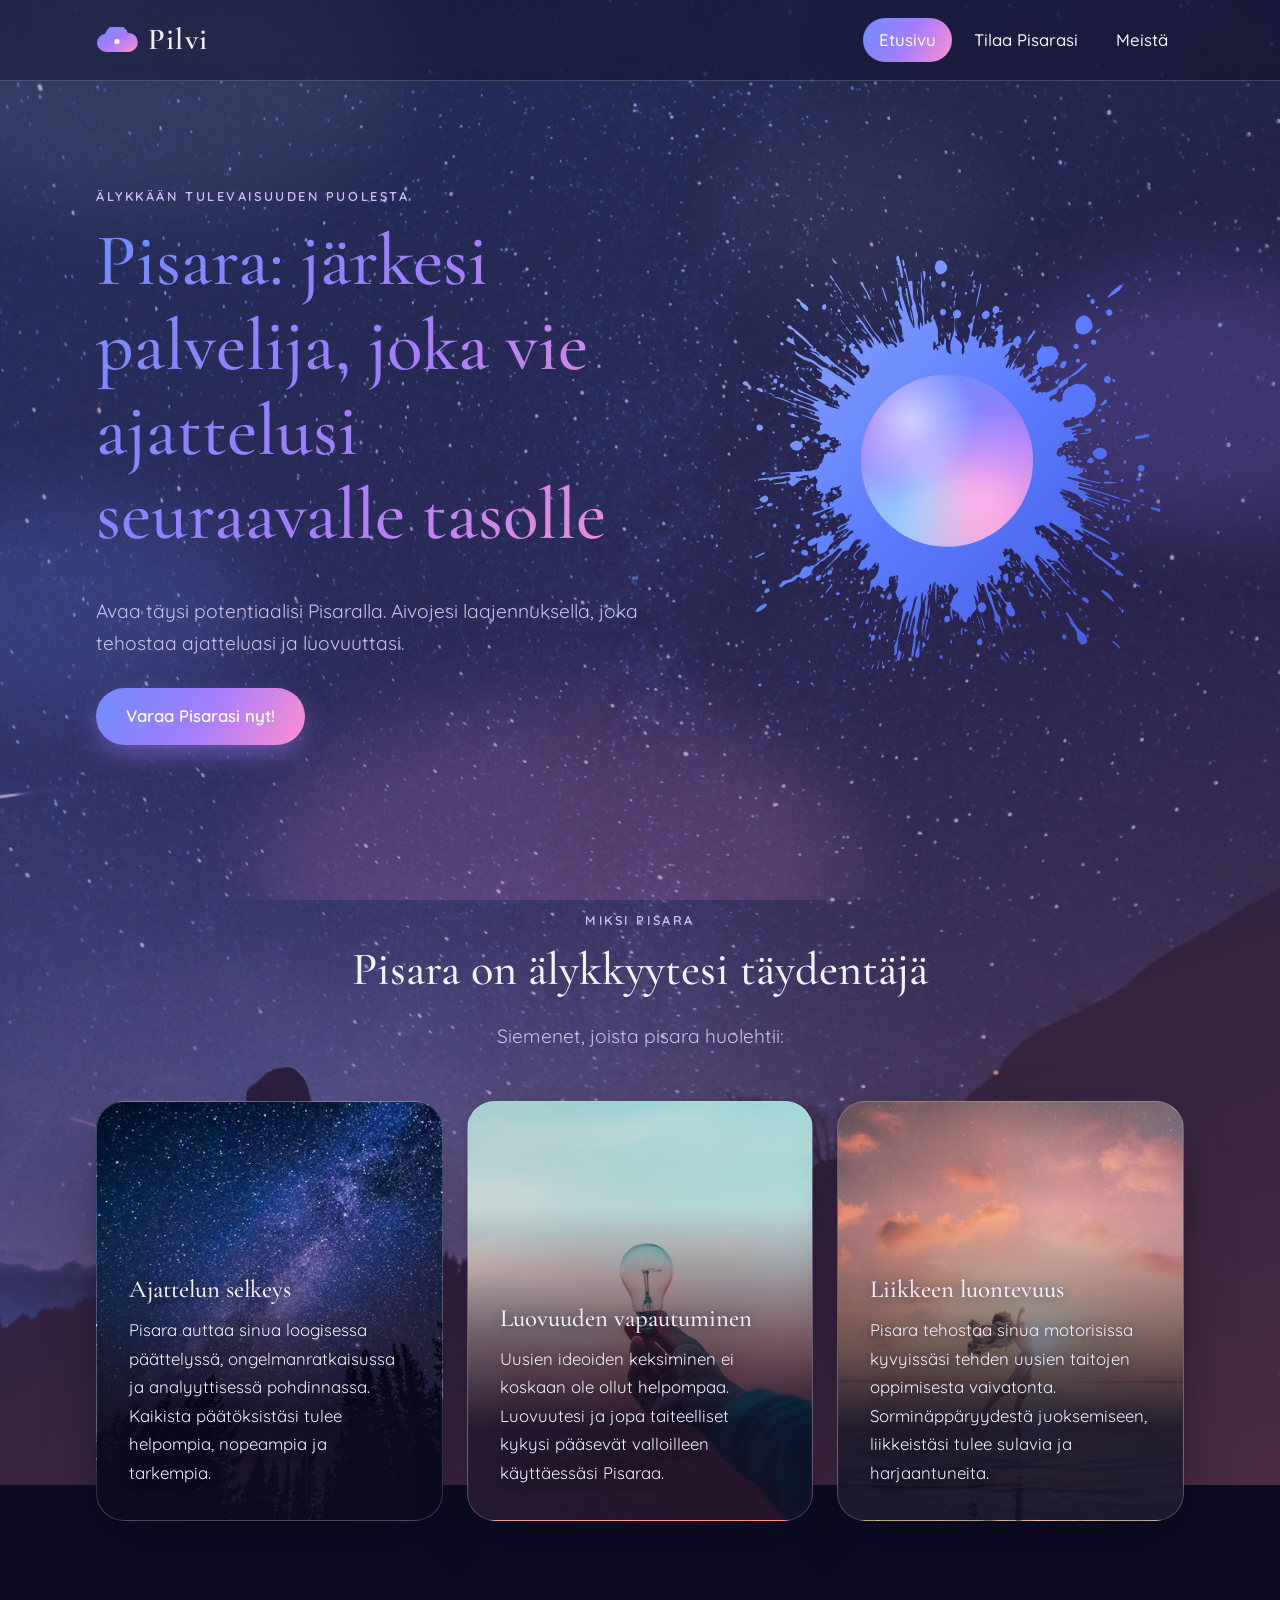
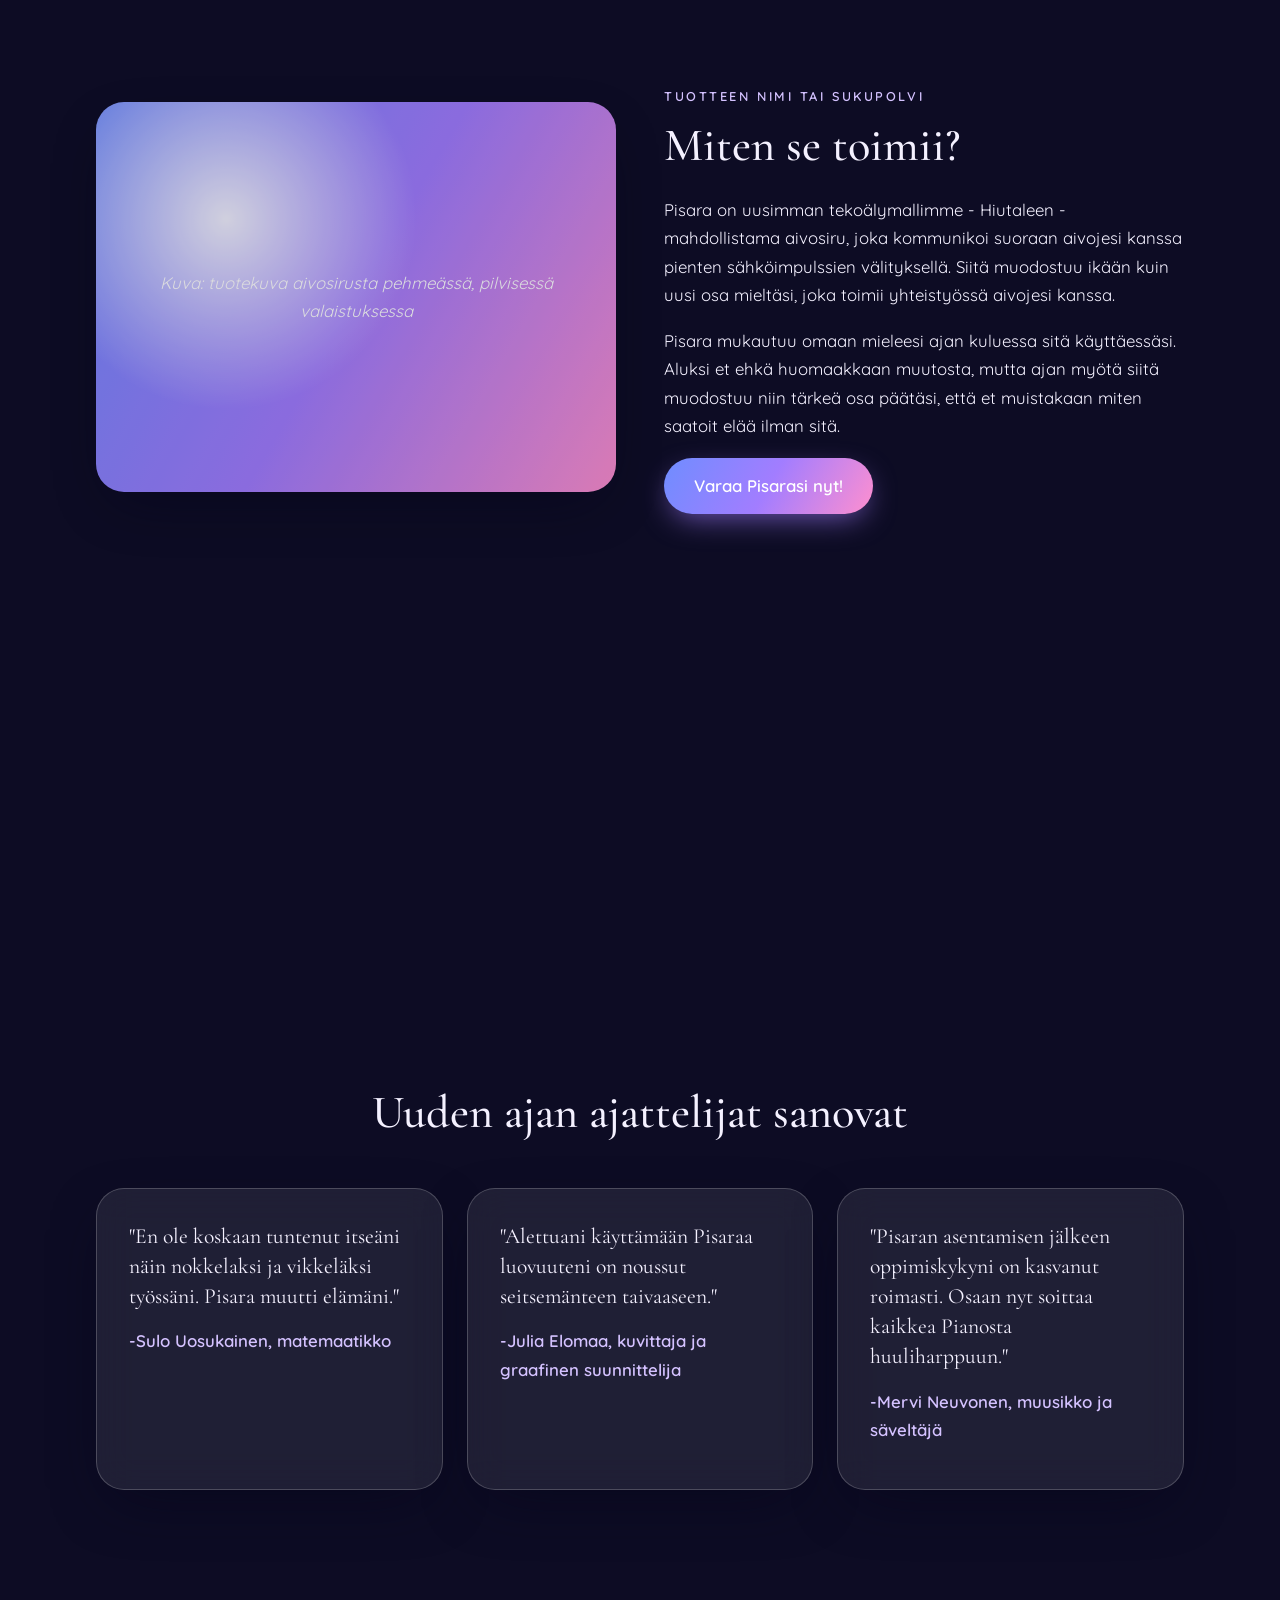
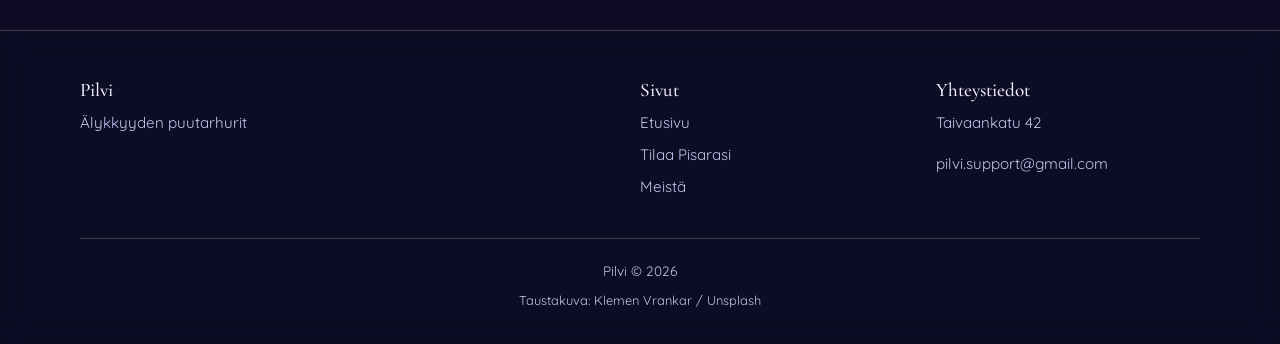
==== index.html @ 74729405 "Herokuvaksi sininen musteroiske ja hehkuva pallo, kuvakortit Etu- ja tuotesivun pallografiikka korva" ====
<!DOCTYPE html>
<html lang="fi">
<head>
  <meta charset="UTF-8">
  <meta name="viewport" content="width=device-width, initial-scale=1.0">
  <title>Pilvi – Etusivu</title>
  <meta name="description" content="Lyhyt hakukonekuvaus Pilvestä: yksi lause siitä, mitä yritys tekee">
  <link rel="preconnect" href="https://fonts.googleapis.com">
  <link rel="preconnect" href="https://fonts.gstatic.com" crossorigin>
  <link href="https://fonts.googleapis.com/css2?family=Cormorant+Garamond:ital,wght@0,500;0,600;1,500&family=Quicksand:wght@400;500;600;700&display=swap" rel="stylesheet">
  <link rel="stylesheet" href="style.css">
</head>
<body>
  <div class="tausta" aria-hidden="true"></div>
  <div class="pilvet" aria-hidden="true">
    <span class="pilvi pilvi--1"></span>
    <span class="pilvi pilvi--2"></span>
    <span class="pilvi pilvi--3"></span>
    <span class="pilvi pilvi--4"></span>
    <span class="pilvi pilvi--5"></span>
  </div>

  <header class="ylatunniste">
    <div class="ylatunniste__sisalto">
      <a class="logo" href="index.html">
        <svg viewBox="0 0 64 40" aria-hidden="true">
          <defs>
            <linearGradient id="logoLiuku" x1="0" y1="0" x2="1" y2="1">
              <stop offset="0" stop-color="#6f8dff"/>
              <stop offset="0.5" stop-color="#a27dff"/>
              <stop offset="1" stop-color="#ff8fcf"/>
            </linearGradient>
          </defs>
          <path fill="url(#logoLiuku)" d="M16 38a14 14 0 0 1-2-27.9A18 18 0 0 1 48.5 9 12 12 0 0 1 50 38Z"/>
          <circle cx="32" cy="22" r="4" fill="#fff" opacity="0.9"/>
        </svg>
        Pilvi
      </a>
      <nav aria-label="Päävalikko">
        <ul class="nav">
          <li><a href="index.html" aria-current="page">Etusivu</a></li>
          <li><a href="tuote.html">Tilaa Pisarasi</a></li>
          <li><a href="about.html">Meistä</a></li>
        </ul>
      </nav>
    </div>
  </header>

  <main>
    <!-- HERO -->
    <section class="hero">
      <div>
        <span class="ylaotsake ph">Älykkään tulevaisuuden puolesta</span>
        <h1 class="liukuteksti ph">Pisara: järkesi palvelija, joka vie ajattelusi seuraavalle tasolle</h1>
        <p class="johdanto ph">Avaa täysi potentiaalisi Pisaralla. Aivojesi laajennuksella, joka tehostaa ajatteluasi ja luovuuttasi.</p>
        <div class="hero__napit">
          <a class="nappi nappi--paa ph" href="tuote.html">Varaa Pisarasi nyt!</a>
        </div>
      </div>
      <div class="hero__kuva" aria-hidden="true">
        <div class="pallo"></div>
        <div class="roiske"></div>
      </div>
    </section>

    <!-- MIKSI PILVI -->
    <section class="osio ilmesty">
      <div class="osio__otsake">
        <span class="ylaotsake ph">Miksi pisara</span>
        <h2 class="ph">Pisara on älykkyytesi täydentäjä</h2>
        <p class="johdanto ph">Siemenet, joista pisara huolehtii:</p>
      </div>
      <div class="kortit">
        <article class="kortti kortti--kuva kortti--selkeys">
          <h3 class="ph">Ajattelun selkeys</h3>
          <p class="ph">Pisara auttaa sinua loogisessa päättelyssä, ongelmanratkaisussa ja analyyttisessä pohdinnassa. Kaikista päätöksistäsi tulee helpompia, nopeampia ja tarkempia.</p>
        </article>
        <article class="kortti kortti--kuva kortti--luovuus">
          <h3 class="ph">Luovuuden vapautuminen</h3>
          <p class="ph">Uusien ideoiden keksiminen ei koskaan ole ollut helpompaa. Luovuutesi ja jopa taiteelliset kykysi pääsevät valloilleen käyttäessäsi Pisaraa.</p>
        </article>
        <article class="kortti kortti--kuva kortti--liike">
          <h3 class="ph">Liikkeen luontevuus</h3>
          <p class="ph">Pisara tehostaa sinua motorisissa kyvyissäsi tehden uusien taitojen oppimisesta vaivatonta. Sorminäppäryydestä juoksemiseen, liikkeistäsi tulee sulavia ja harjaantuneita.</p>
        </article>
      </div>
    </section>

    <!-- TUOTENOSTO -->
    <section class="osio ilmesty">
      <div class="kaksi">
        <div class="kuvapaikka ph">Kuva: tuotekuva aivosirusta pehmeässä, pilvisessä valaistuksessa</div>
        <div>
          <span class="ylaotsake ph">Tuotteen nimi tai sukupolvi</span>
          <h2 class="ph">Miten se toimii?</h2>
          <p class="ph">Pisara on uusimman tekoälymallimme - Hiutaleen - mahdollistama aivosiru, joka kommunikoi suoraan aivojesi kanssa pienten sähköimpulssien välityksellä. Siitä muodostuu ikään kuin uusi osa mieltäsi, joka toimii yhteistyössä aivojesi kanssa.</p>
          <p class="ph">Pisara mukautuu omaan mieleesi ajan kuluessa sitä käyttäessäsi. Aluksi et ehkä huomaakkaan muutosta, mutta ajan myötä siitä muodostuu niin tärkeä osa päätäsi, että et muistakaan miten saatoit elää ilman sitä.</p>
          <a class="nappi nappi--paa ph" href="tuote.html">Varaa Pisarasi nyt!</a>
        </div>
      </div>
    </section>

    <!-- LUVUT -->
    <section class="osio ilmesty">
      <div class="osio__otsake">
        <h2 class="ph">Pisara: tutkitusti hyödyllinen</h2>
      </div>
      <div class="luvut">
        <div class="kortti">
          <div class="luku__arvo liukuteksti ph">43 %</div>
          <p class="ph">Ajattelun nopeuden kasvu</p>
        </div>
        <div class="kortti">
          <div class="luku__arvo liukuteksti ph">36 %</div>
          <p class="ph">Ajattelun tarkkuuden nousu</p>
        </div>
      </div>
    </section>

    <!-- KÄYTTÄJÄKOKEMUKSET -->
    <section class="osio ilmesty">
      <div class="osio__otsake">
        <h2 class="ph">Uuden ajan ajattelijat sanovat</h2>
      </div>
      <div class="kortit">
        <figure class="kortti">
          <blockquote class="ph">"En ole koskaan tuntenut itseäni näin nokkelaksi ja vikkeläksi työssäni. Pisara muutti elämäni."</blockquote>
          <figcaption class="henkilo__rooli ph"> -Sulo Uosukainen, matemaatikko</figcaption>
        </figure>
        <figure class="kortti">
          <blockquote class="ph">"Alettuani käyttämään Pisaraa luovuuteni on noussut seitsemänteen taivaaseen."</blockquote>
          <figcaption class="henkilo__rooli ph"> -Julia Elomaa, kuvittaja ja graafinen suunnittelija</figcaption>
        </figure>
        <figure class="kortti">
          <blockquote class="ph">"Pisaran asentamisen jälkeen oppimiskykyni on kasvanut roimasti. Osaan nyt soittaa kaikkea Pianosta huuliharppuun."</blockquote>
          <figcaption class="henkilo__rooli ph"> -Mervi Neuvonen, muusikko ja säveltäjä</figcaption>
        </figure>
      </div>
    </section>
  </main>

  <footer class="alatunniste">
    <div class="alatunniste__sisalto">
      <div>
        <h3>Pilvi</h3>
        <p class="ph">Älykkyyden puutarhurit</p>
      </div>
      <div>
        <h3>Sivut</h3>
        <ul>
          <li><a href="index.html">Etusivu</a></li>
          <li><a href="tuote.html">Tilaa Pisarasi</a></li>
          <li><a href="about.html">Meistä</a></li>
        </ul>
      </div>
      <div>
        <h3 class="ph">Yhteystiedot</h3>
        <p class="ph">Taivaankatu 42</p>
        <p class="ph">pilvi.support@gmail.com</p>
      </div>
    </div>
    <p class="alatunniste__pohja ph">Pilvi © 2026</p>
    <p class="kuvakrediitti">Taustakuva: <a href="https://unsplash.com/photos/lcT_p8kLCsc">Klemen Vrankar / Unsplash</a></p>
  </footer>

  <script src="script.js"></script>
</body>
</html>
---- style.css ----
/* ==========================================================
   Pilvi – yhteinen tyylitiedosto
   Eteerinen ilme: sininen, violetti ja pinkki + pilvet
   ========================================================== */

:root {
  --taivas-1: #eaf0ff;
  --taivas-2: #f3e9ff;
  --taivas-3: #ffeaf6;

  --sininen: #6f8dff;
  --violetti: #a27dff;
  --pinkki: #ff8fcf;

  --yo: #0d0c24;
  --teksti: #f4f1ff;
  --teksti-hento: #c9c3ee;
  --lasi: rgba(255, 255, 255, 0.08);
  --lasi-reuna: rgba(255, 255, 255, 0.2);
  --varjo: 0 20px 60px -20px rgba(5, 4, 25, 0.7);

  color-scheme: dark;

  --liuku: linear-gradient(120deg, var(--sininen), var(--violetti) 50%, var(--pinkki));
  --liuku-pehmea: linear-gradient(160deg, var(--taivas-1), var(--taivas-2) 50%, var(--taivas-3));

  --pyoristys: 28px;
  --leveys: 1120px;
}

* { box-sizing: border-box; }

html { scroll-behavior: smooth; }

body {
  margin: 0;
  min-height: 100vh;
  font-family: "Quicksand", "Segoe UI", system-ui, sans-serif;
  font-size: 1.05rem;
  line-height: 1.7;
  color: var(--teksti);
  background: var(--yo);
  overflow-x: hidden;
}

h1, h2, h3 {
  font-family: "Cormorant Garamond", Georgia, serif;
  font-weight: 500;
  line-height: 1.15;
  margin: 0 0 0.5em;
}

h1 { font-size: clamp(2.4rem, 6vw, 4.6rem); }
h2 { font-size: clamp(1.9rem, 4vw, 2.9rem); }
h3 { font-size: 1.55rem; }

p { margin: 0 0 1em; }

a { color: #c7b3ff; }

img { max-width: 100%; display: block; }

/* Liukuvärinen teksti */
.liukuteksti {
  background: var(--liuku);
  -webkit-background-clip: text;
  background-clip: text;
  color: transparent;
}

/* ---------- Parallaksitaustakuva ----------
   Kuva on sivua korkeampi ja liukuu script.js:n ohjaamana
   hitaammin kuin muu sisältö. */
.tausta {
  position: fixed;
  top: 0;
  left: 0;
  right: 0;
  height: 165vh; /* mitä korkeampi, sitä nopeammin kuva liikkuu */
  z-index: -2;
  pointer-events: none;
  background: url("kuvat/klemen-vrankar-lcT_p8kLCsc-unsplash.jpg") 20% 100% / cover no-repeat;
  will-change: transform;
}

/* Sivukohtaiset taustakuvat */
.tausta--tuote {
  background-image: url("kuvat/luca-bravo-a_hPPrncGlQ-unsplash.jpg");
  background-position: 50% 100%;
}

.tausta--meista {
  background-image: url("kuvat/thomas-chizzali-K-ENC7LNABA-unsplash.jpg");
  background-position: 50% 100%;
}

/* Sävytys kuvan päällä: pitää värit sinisessä, violetissa ja pinkissä
   ja tekstin luettavana */
.tausta::after {
  content: "";
  position: absolute;
  inset: 0;
  background:
    linear-gradient(160deg, rgba(111, 141, 255, 0.28), rgba(162, 125, 255, 0.2) 50%, rgba(255, 143, 207, 0.28)),
    rgba(13, 12, 36, 0.35);
}

/* ---------- Taustan leijuvat pilvet ---------- */
.pilvet {
  position: fixed;
  inset: 0;
  z-index: -1;
  pointer-events: none;
  overflow: hidden;
}

.pilvi {
  position: absolute;
  border-radius: 50%;
  filter: blur(40px);
  opacity: 0.7;
  animation: leiju 28s ease-in-out infinite alternate;
}

.pilvi--1 { width: 520px; height: 300px; top: -80px;  left: -120px; background: rgba(255, 255, 255, 0.1); }
.pilvi--2 { width: 420px; height: 260px; top: 30%;    right: -140px; background: rgba(162, 125, 255, 0.3); animation-duration: 34s; }
.pilvi--3 { width: 600px; height: 320px; bottom: -120px; left: 20%; background: rgba(255, 143, 207, 0.22); animation-duration: 40s; }
.pilvi--4 { width: 360px; height: 220px; top: 55%;    left: -100px; background: rgba(111, 141, 255, 0.25); animation-duration: 31s; }
.pilvi--5 { width: 300px; height: 200px; top: 12%;    left: 55%;   background: rgba(255, 255, 255, 0.07); animation-duration: 26s; }

@keyframes leiju {
  from { transform: translate(0, 0) scale(1); }
  to   { transform: translate(60px, 30px) scale(1.08); }
}

/* ---------- Ylätunniste ja navigaatio ---------- */
.ylatunniste {
  position: sticky;
  top: 0;
  z-index: 10;
  backdrop-filter: blur(16px);
  -webkit-backdrop-filter: blur(16px);
  background: rgba(13, 12, 36, 0.4);
  border-bottom: 1px solid var(--lasi-reuna);
}

.ylatunniste__sisalto {
  max-width: var(--leveys);
  margin: 0 auto;
  padding: 14px 16px;
  display: flex;
  align-items: center;
  justify-content: space-between;
  gap: 16px;
  flex-wrap: wrap;
}

.logo {
  display: flex;
  align-items: center;
  gap: 10px;
  text-decoration: none;
  font-family: "Cormorant Garamond", Georgia, serif;
  font-size: 1.9rem;
  font-weight: 600;
  letter-spacing: 0.04em;
  color: var(--teksti);
}

.logo svg { width: 42px; height: auto; }

.nav {
  display: flex;
  gap: 6px;
  list-style: none;
  margin: 0;
  padding: 0;
  flex-wrap: wrap;
}

.nav a {
  display: block;
  padding: 8px 16px;
  border-radius: 999px;
  text-decoration: none;
  color: var(--teksti);
  font-weight: 500;
  transition: background 0.3s;
}

.nav a:hover { background: rgba(255, 255, 255, 0.12); }

.nav a[aria-current="page"] {
  background: var(--liuku);
  color: #fff;
}

/* ---------- Yleiset osiot ---------- */
main { display: block; }

.osio {
  max-width: var(--leveys);
  margin: 0 auto;
  padding: 80px 16px;
}

.osio__otsake {
  text-align: center;
  max-width: 720px;
  margin: 0 auto 48px;
}

.ylaotsake {
  display: inline-block;
  font-size: 0.8rem;
  font-weight: 600;
  letter-spacing: 0.2em;
  text-transform: uppercase;
  color: #d4c2ff;
  margin-bottom: 12px;
}

.johdanto {
  font-size: 1.2rem;
  color: var(--teksti-hento);
}

/* ---------- Hero ---------- */
.hero {
  max-width: var(--leveys);
  margin: 0 auto;
  padding: 100px 16px 80px;
  display: grid;
  grid-template-columns: 1.1fr 0.9fr;
  gap: 48px;
  align-items: center;
}

.hero--keskitetty {
  grid-template-columns: 1fr;
  text-align: center;
  max-width: 820px;
  padding-bottom: 40px;
}

.hero__napit {
  display: flex;
  gap: 14px;
  flex-wrap: wrap;
  margin-top: 28px;
}

.hero--keskitetty .hero__napit { justify-content: center; }

.hero__kuva {
  position: relative;
  aspect-ratio: 1;
  display: grid;
  place-items: center;
}

/* Herokuva: sininen musteroiske, jonka keskiaukossa hehkuva pallo.
   Roiskeen aukon keskipiste on kuvassa kohdassa (395, 396) / 800
   ja säde n. 148 / 800. */
.roiske {
  position: absolute;
  inset: 0;
  background: linear-gradient(135deg, #9db8ff, #5b7cff 50%, #3b4fd6);
  -webkit-mask: url("kuvat/libre-clip-art-pSjMWyeS92w-unsplash.svg") center / contain no-repeat;
  mask: url("kuvat/libre-clip-art-pSjMWyeS92w-unsplash.svg") center / contain no-repeat;
}

.pallo {
  position: absolute;
  left: 49.4%;
  top: 49.5%;
  width: 38%;
  aspect-ratio: 1;
  transform: translate(-50%, -50%);
  border-radius: 50%;
  overflow: hidden;
  isolation: isolate;
  animation: hehku 5s ease-in-out infinite;
}

/* Pyörivä, sumea liukuväri pallon sisällä */
.pallo::before {
  content: "";
  position: absolute;
  inset: -40%;
  background: conic-gradient(from 0deg, #6f8dff, #a27dff, #ff8fcf, #8fd3ff, #a27dff, #6f8dff);
  filter: blur(18px);
  animation: pyori 9s linear infinite;
}

/* Valoheijastus ja vastakkaiseen suuntaan kiertävä pinkki hehku */
.pallo::after {
  content: "";
  position: absolute;
  inset: 0;
  border-radius: 50%;
  background:
    radial-gradient(circle at 30% 28%, rgba(255, 255, 255, 0.6), transparent 36%),
    radial-gradient(circle at 72% 72%, rgba(255, 143, 207, 0.55), transparent 50%);
  mix-blend-mode: screen;
  animation: pyori 14s linear infinite reverse;
}

@keyframes hehku {
  0%, 100% {
    filter: brightness(1) saturate(1);
    box-shadow: 0 0 40px rgba(162, 125, 255, 0.5), 0 0 90px rgba(255, 143, 207, 0.25);
  }
  50% {
    filter: brightness(1.2) saturate(1.15);
    box-shadow: 0 0 70px rgba(162, 125, 255, 0.85), 0 0 150px rgba(255, 143, 207, 0.45);
  }
}

@keyframes pyori { to { transform: rotate(360deg); } }

/* ---------- Napit ---------- */
.nappi {
  display: inline-block;
  padding: 14px 30px;
  border-radius: 999px;
  border: none;
  font: inherit;
  font-weight: 600;
  text-decoration: none;
  cursor: pointer;
  transition: transform 0.25s, box-shadow 0.25s;
}

.nappi--paa {
  background: var(--liuku);
  color: #fff;
  box-shadow: 0 10px 30px -8px rgba(162, 125, 255, 0.7);
}

.nappi--toissijainen {
  background: var(--lasi);
  color: var(--teksti);
  border: 1px solid var(--lasi-reuna);
  backdrop-filter: blur(10px);
}

.nappi:hover { transform: translateY(-2px); box-shadow: 0 16px 40px -10px rgba(162, 125, 255, 0.8); }
.nappi:focus-visible { outline: 3px solid var(--violetti); outline-offset: 3px; }

/* ---------- Lasikortit ---------- */
.kortit {
  display: grid;
  grid-template-columns: repeat(auto-fit, minmax(260px, 1fr));
  gap: 24px;
}

.kortti {
  background: var(--lasi);
  border: 1px solid var(--lasi-reuna);
  border-radius: var(--pyoristys);
  padding: 32px;
  backdrop-filter: blur(18px);
  -webkit-backdrop-filter: blur(18px);
  box-shadow: var(--varjo);
}

.kortti p:last-child { margin-bottom: 0; }

figure.kortti { margin: 0; }
.kortti blockquote {
  margin: 0 0 16px;
  font-family: "Cormorant Garamond", Georgia, serif;
  font-size: 1.35rem;
  line-height: 1.4;
}

/* Kortit, joiden taustalla on valokuva. Tumma liuku alaosassa
   pitää tekstin luettavana. */
.kortti--kuva {
  min-height: 420px;
  display: flex;
  flex-direction: column;
  justify-content: flex-end;
  overflow: hidden;
  background-size: cover;
  background-repeat: no-repeat;
  text-shadow: 0 1px 12px rgba(13, 12, 36, 0.6);
}

.kortti--selkeys {
  background-image:
    linear-gradient(to bottom, rgba(13, 12, 36, 0) 25%, rgba(13, 12, 36, 0.9) 78%),
    url("kuvat/ryan-hutton-Jztmx9yqjBw-unsplash-pieni.jpg");
  background-position: center, 40% 50%;
}

.kortti--luovuus {
  background-image:
    linear-gradient(to bottom, rgba(13, 12, 36, 0) 25%, rgba(13, 12, 36, 0.9) 78%),
    url("kuvat/diego-ph-fIq0tET6llw-unsplash-pieni.jpg");
  background-position: center, 50% 30%;
}

.kortti--liike {
  background-image:
    linear-gradient(to bottom, rgba(13, 12, 36, 0) 25%, rgba(13, 12, 36, 0.9) 78%),
    url("kuvat/drew-colins-YMXzVtd8awg-unsplash-pieni.jpg");
  background-position: center, 50% 45%;
}

/* ---------- Kaksipalstainen osio ---------- */
.kaksi {
  display: grid;
  grid-template-columns: 1fr 1fr;
  gap: 48px;
  align-items: center;
}

.kuvapaikka {
  aspect-ratio: 4 / 3;
  border-radius: var(--pyoristys);
  background:
    radial-gradient(circle at 25% 30%, rgba(255, 255, 255, 0.9), transparent 40%),
    var(--liuku);
  opacity: 0.85;
  display: grid;
  place-items: center;
  padding: 24px;
  text-align: center;
  color: #fff;
  font-style: italic;
  box-shadow: var(--varjo);
}

/* ---------- Luvut / tilastot ---------- */
.luvut {
  display: grid;
  grid-template-columns: repeat(auto-fit, minmax(200px, 1fr));
  gap: 24px;
  text-align: center;
}

.luku__arvo {
  font-family: "Cormorant Garamond", Georgia, serif;
  font-size: 3rem;
  font-weight: 600;
  line-height: 1;
  margin-bottom: 8px;
}

/* ---------- Sijoittajabanneri ---------- */
.banneri {
  border-radius: 40px;
  padding: 64px 40px;
  text-align: center;
  color: #fff;
  background:
    radial-gradient(ellipse at 20% 0%, rgba(255, 255, 255, 0.35), transparent 50%),
    var(--liuku);
  box-shadow: 0 30px 80px -30px rgba(162, 125, 255, 0.9);
}

.banneri .ylaotsake { color: rgba(255, 255, 255, 0.85); }
.banneri .nappi--toissijainen { color: #fff; background: rgba(255, 255, 255, 0.2); }

/* ---------- Tuotteet ---------- */
.tuote {
  display: flex;
  flex-direction: column;
  position: relative;
}

.tuote--suositeltu {
  border: 2px solid transparent;
  background:
    linear-gradient(rgba(30, 26, 72, 0.85), rgba(30, 26, 72, 0.85)) padding-box,
    var(--liuku) border-box;
}

.tuote__merkki {
  position: absolute;
  top: -14px;
  left: 50%;
  transform: translateX(-50%);
  padding: 4px 16px;
  border-radius: 999px;
  background: var(--liuku);
  color: #fff;
  font-size: 0.8rem;
  font-weight: 600;
  white-space: nowrap;
}

.tuote__siru {
  width: 96px;
  height: 96px;
  margin: 0 auto 20px;
  border-radius: 50%;
  background:
    radial-gradient(circle at 30% 30%, #fff, transparent 50%),
    var(--liuku);
  box-shadow: 0 0 40px rgba(162, 125, 255, 0.5);
}

.tuote__hinta {
  font-family: "Cormorant Garamond", Georgia, serif;
  font-size: 2rem;
  font-weight: 600;
  margin: 8px 0 16px;
}

.tuote ul {
  padding-left: 1.2em;
  margin: 0 0 24px;
  flex: 1;
}

.tuote li { margin-bottom: 6px; }
.tuote li::marker { color: var(--pinkki); }

.tuote .nappi { text-align: center; }

/* ---------- Lomake ---------- */
.lomake {
  max-width: 680px;
  margin: 0 auto;
}

.lomake__rivi {
  display: grid;
  grid-template-columns: 1fr 1fr;
  gap: 20px;
}

.kentta { margin-bottom: 20px; }

.kentta label {
  display: block;
  font-weight: 600;
  margin-bottom: 6px;
}

.kentta input,
.kentta select,
.kentta textarea {
  width: 100%;
  padding: 14px 18px;
  border-radius: 16px;
  border: 1px solid var(--lasi-reuna);
  background: rgba(255, 255, 255, 0.1);
  font: inherit;
  color: var(--teksti);
  transition: border-color 0.2s, box-shadow 0.2s;
}

.kentta input:focus,
.kentta select:focus,
.kentta textarea:focus {
  outline: none;
  border-color: var(--violetti);
  box-shadow: 0 0 0 4px rgba(162, 125, 255, 0.2);
}

.kentta option { background: #1d1a45; color: var(--teksti); }

.valinta {
  display: flex;
  gap: 10px;
  align-items: flex-start;
  margin-bottom: 24px;
  font-size: 0.95rem;
}

.valinta input { margin-top: 6px; accent-color: var(--violetti); }

.vahvistus {
  display: none;
  text-align: center;
  padding: 40px 24px;
}

.vahvistus.nakyy { display: block; animation: ilmesty 0.8s ease both; }

@keyframes ilmesty {
  from { opacity: 0; transform: translateY(16px); }
  to   { opacity: 1; transform: none; }
}

/* ---------- UKK ---------- */
.ukk { max-width: 760px; margin: 0 auto; }

.ukk details {
  background: var(--lasi);
  border: 1px solid var(--lasi-reuna);
  border-radius: 20px;
  padding: 20px 24px;
  margin-bottom: 14px;
  backdrop-filter: blur(12px);
}

.ukk summary {
  cursor: pointer;
  font-weight: 600;
}

.ukk details p { margin: 12px 0 0; }

/* ---------- Aikajana ---------- */
.aikajana {
  max-width: 760px;
  margin: 0 auto;
  list-style: none;
  padding: 0;
  position: relative;
}

.aikajana::before {
  content: "";
  position: absolute;
  left: 11px;
  top: 6px;
  bottom: 6px;
  width: 2px;
  background: var(--liuku);
  border-radius: 2px;
}

.aikajana li {
  position: relative;
  padding-left: 48px;
  margin-bottom: 32px;
}

.aikajana li::before {
  content: "";
  position: absolute;
  left: 2px;
  top: 6px;
  width: 20px;
  height: 20px;
  border-radius: 50%;
  background: #fff;
  border: 3px solid var(--violetti);
  box-shadow: 0 0 16px rgba(162, 125, 255, 0.6);
}

.aikajana__vuosi {
  font-weight: 700;
  color: #d4c2ff;
}

/* ---------- Johtajat ---------- */
.henkilo { text-align: center; }

.henkilo__kuva {
  width: 140px;
  height: 140px;
  margin: 0 auto 20px;
  border-radius: 50%;
  padding: 4px;
  background: var(--liuku);
}

.henkilo__kuva span {
  display: grid;
  place-items: center;
  width: 100%;
  height: 100%;
  border-radius: 50%;
  background: rgba(20, 18, 52, 0.9);
  font-size: 0.75rem;
  font-style: italic;
  color: var(--teksti-hento);
  padding: 12px;
  line-height: 1.3;
}

.henkilo__rooli {
  color: #d4c2ff;
  font-weight: 600;
  margin-bottom: 12px;
}

/* ---------- Alatunniste ---------- */
.alatunniste {
  margin-top: 60px;
  padding: 48px 16px 32px;
  background: rgba(13, 12, 36, 0.5);
  border-top: 1px solid var(--lasi-reuna);
  backdrop-filter: blur(12px);
}

.alatunniste__sisalto {
  max-width: var(--leveys);
  margin: 0 auto;
  display: grid;
  grid-template-columns: 2fr 1fr 1fr;
  gap: 32px;
  font-size: 0.95rem;
  color: var(--teksti-hento);
}

.alatunniste h3 { font-size: 1.2rem; color: var(--teksti); }

.alatunniste ul { list-style: none; padding: 0; margin: 0; }
.alatunniste li { margin-bottom: 6px; }
.alatunniste a { color: var(--teksti-hento); text-decoration: none; }
.alatunniste a:hover { color: #d4c2ff; }

.alatunniste__pohja {
  max-width: var(--leveys);
  margin: 32px auto 0;
  padding-top: 20px;
  border-top: 1px solid var(--lasi-reuna);
  font-size: 0.85rem;
  color: var(--teksti-hento);
  text-align: center;
}

.kuvakrediitti {
  margin: 8px 0 0;
  font-size: 0.8rem;
  color: var(--teksti-hento);
  text-align: center;
}

/* ---------- Pilviaalto osioiden välissä ---------- */
.aalto {
  display: block;
  width: 100%;
  height: 80px;
}

/* ---------- Ilmestymisanimaatio ---------- */
.ilmesty {
  opacity: 0;
  transform: translateY(24px);
  transition: opacity 0.9s ease, transform 0.9s ease;
}

.ilmesty.nakyvissa { opacity: 1; transform: none; }

/* ---------- Responsiivisuus ---------- */
@media (max-width: 860px) {
  .hero,
  .kaksi { grid-template-columns: 1fr; }
  .hero { padding-top: 56px; text-align: center; }
  .hero__napit { justify-content: center; }
  .hero__kuva { width: 100%; max-width: 360px; margin: 0 auto; }
  .alatunniste__sisalto { grid-template-columns: 1fr; }
  .osio { padding: 56px 16px; }
}

@media (max-width: 560px) {
  .lomake__rivi { grid-template-columns: 1fr; gap: 0; }
  .banneri { padding: 48px 20px; border-radius: 28px; }
  .kortti { padding: 24px; }
  .logo { font-size: 1.6rem; }
  .nav a { padding: 6px 12px; }
}

@media (prefers-reduced-motion: reduce) {
  *, *::before, *::after {
    animation: none !important;
    transition: none !important;
  }
  .ilmesty { opacity: 1; transform: none; }
}
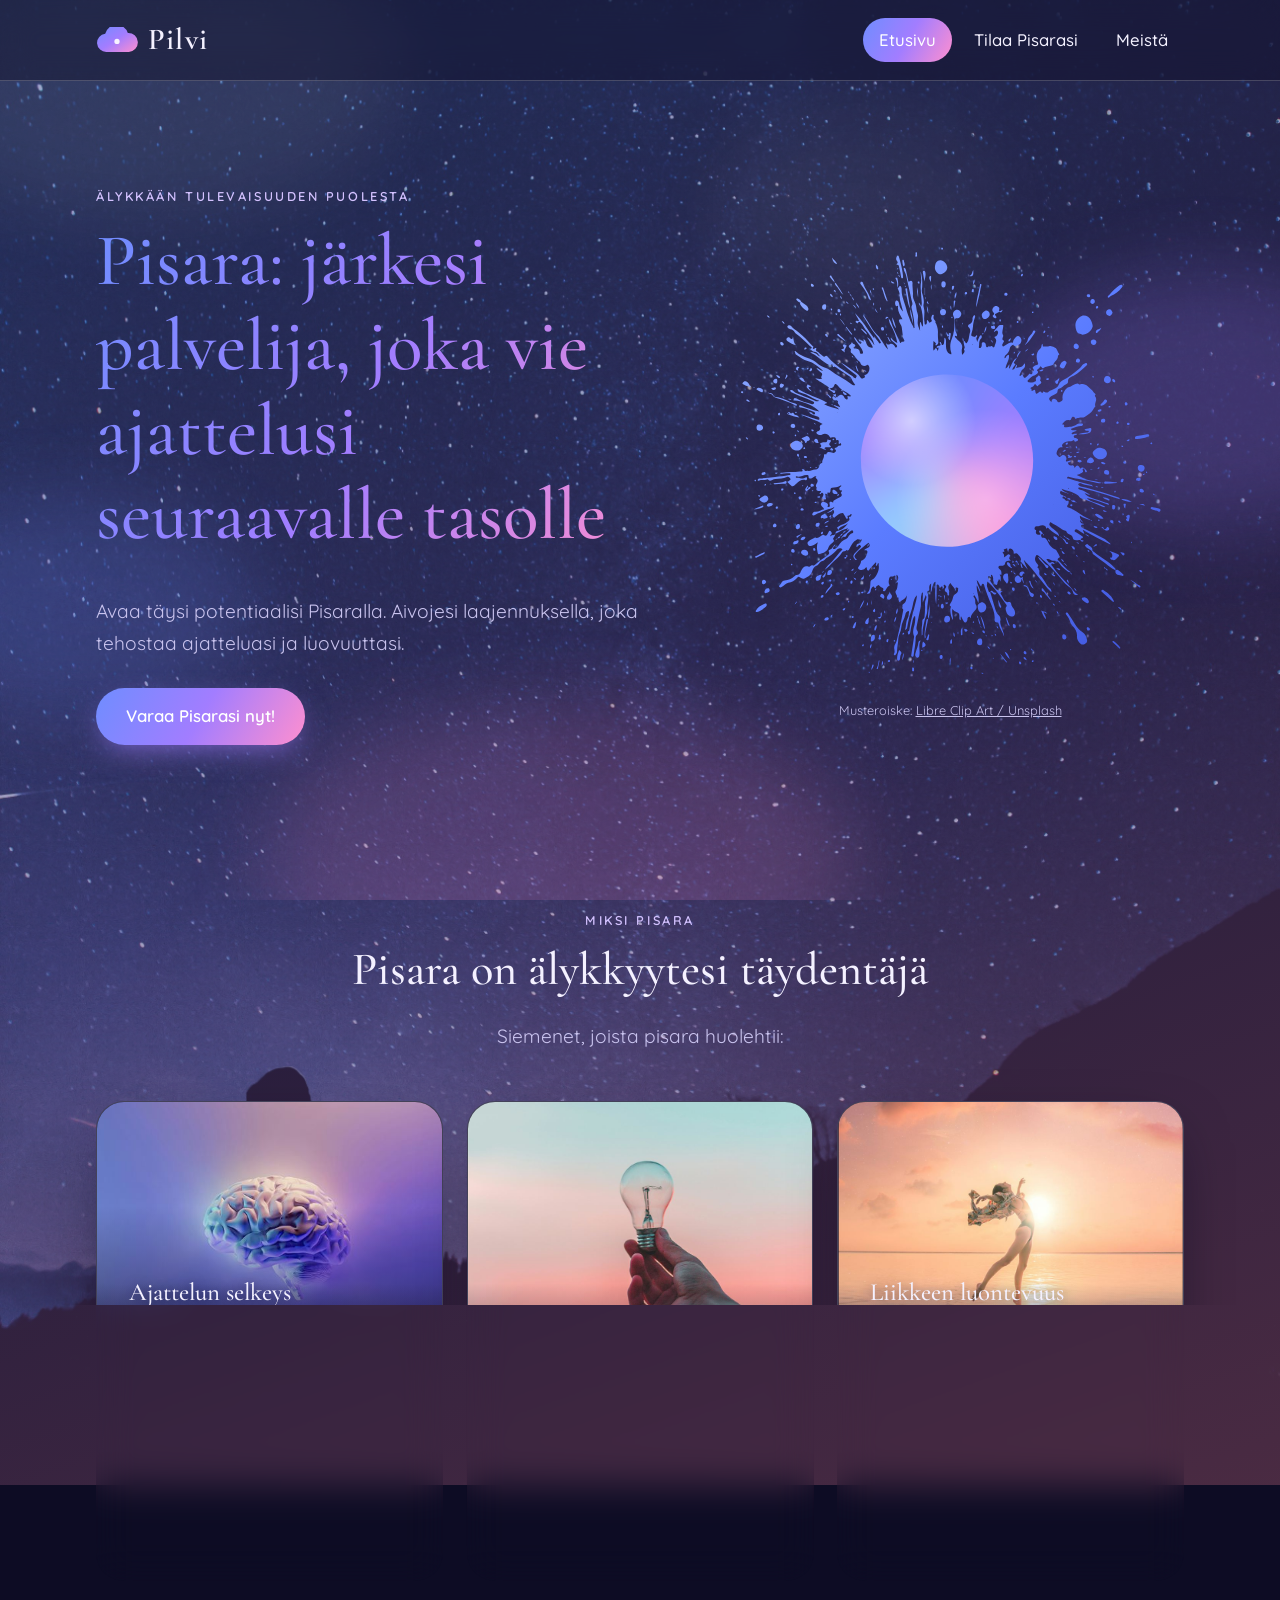
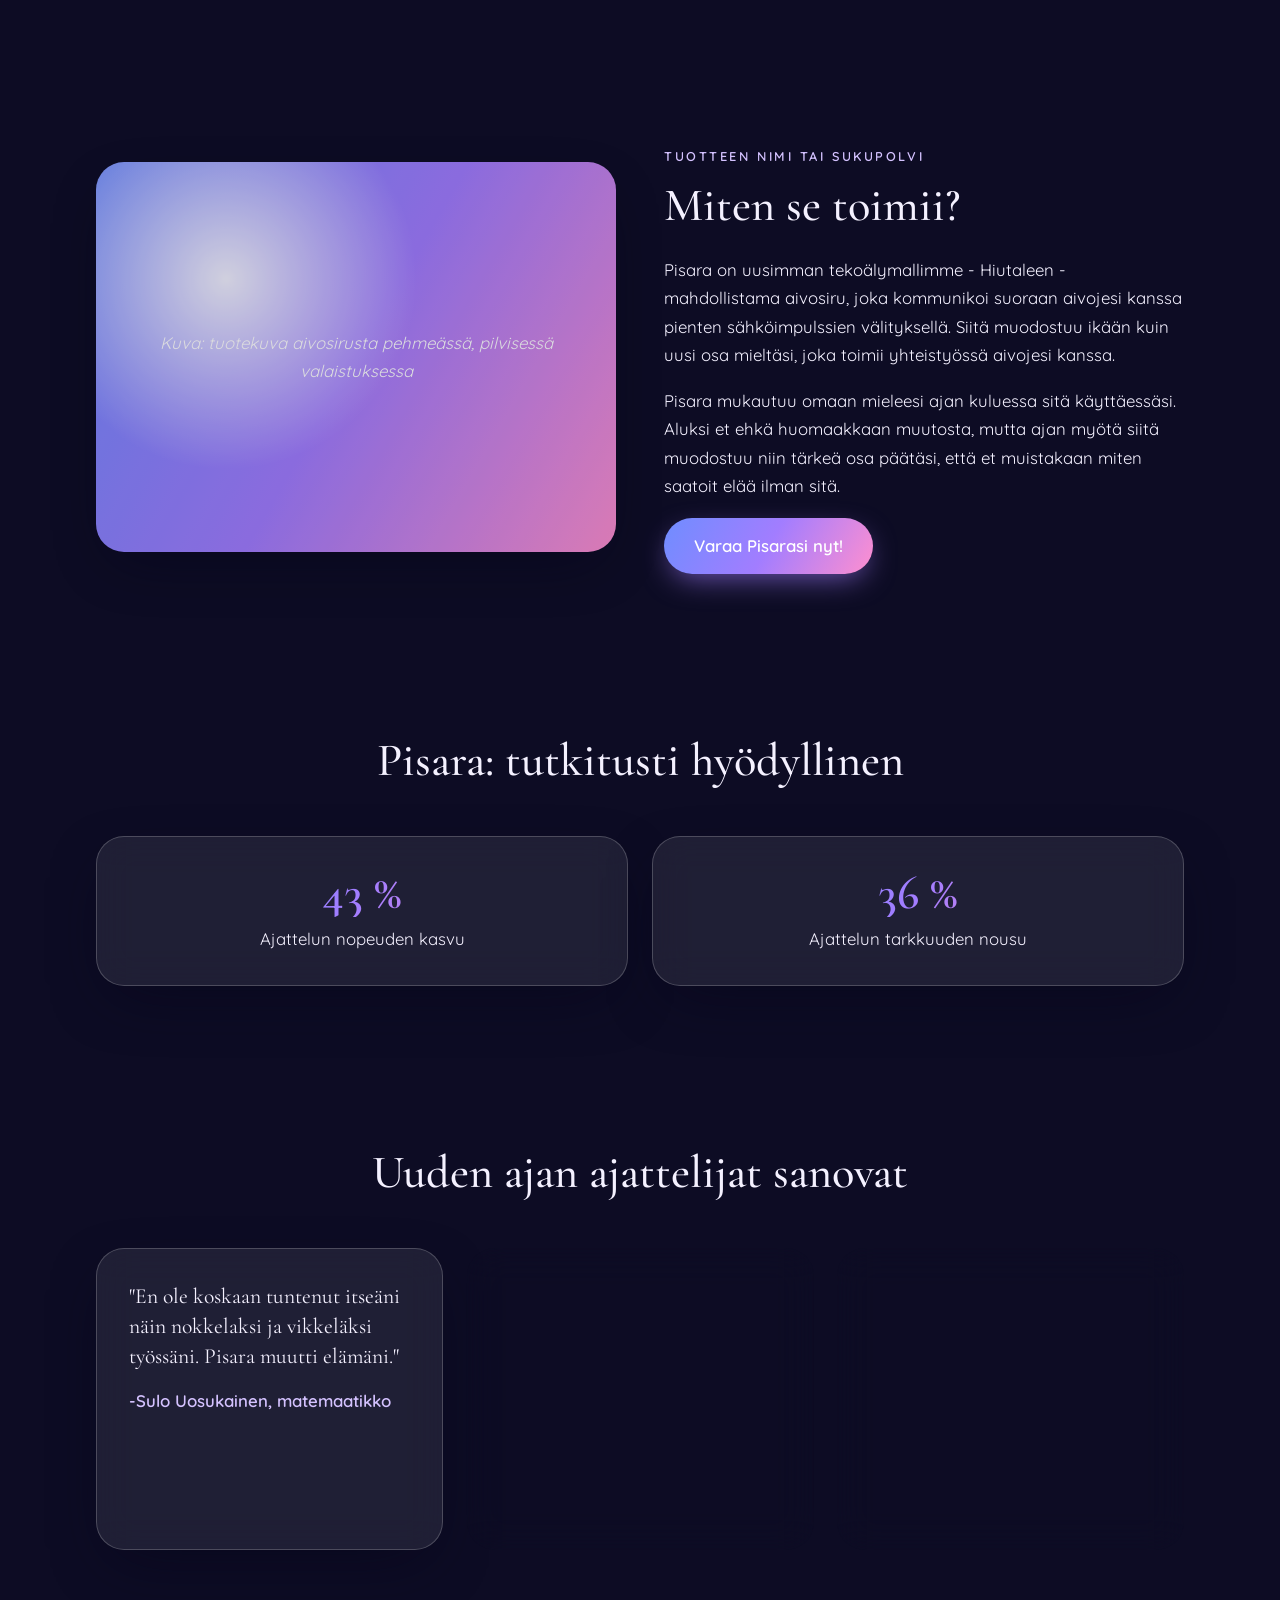
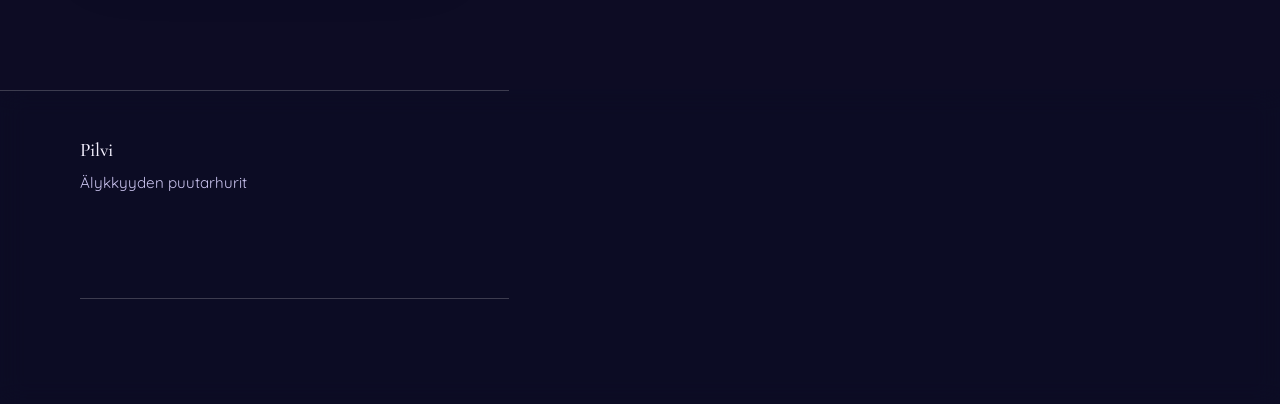
==== commit 01c44831: "Kuvatiedostot nimetty sisällön mukaan ja kuviin tekijätiedot Kuvien nimet kuvaavat nyt sisältöä, ja " ====
--- a/index.html
+++ b/index.html
@@ -57,9 +57,10 @@
           <a class="nappi nappi--paa ph" href="tuote.html">Varaa Pisarasi nyt!</a>
         </div>
       </div>
-      <div class="hero__kuva" aria-hidden="true">
-        <div class="pallo"></div>
-        <div class="roiske"></div>
+      <div class="hero__kuva">
+        <div class="pallo" aria-hidden="true"></div>
+        <div class="roiske" aria-hidden="true"></div>
+        <p class="kuvakrediitti kuvakrediitti--hero">Musteroiske: <a href="https://unsplash.com/photos/pSjMWyeS92w">Libre Clip Art / Unsplash</a></p>
       </div>
     </section>
 
@@ -74,14 +75,17 @@
         <article class="kortti kortti--kuva kortti--selkeys">
           <h3 class="ph">Ajattelun selkeys</h3>
           <p class="ph">Pisara auttaa sinua loogisessa päättelyssä, ongelmanratkaisussa ja analyyttisessä pohdinnassa. Kaikista päätöksistäsi tulee helpompia, nopeampia ja tarkempia.</p>
+          <p class="kuvakrediitti kuvakrediitti--kortti">Kuva: <a href="https://unsplash.com/photos/58Z17lnVS4U">Milad Fakurian / Unsplash</a></p>
         </article>
         <article class="kortti kortti--kuva kortti--luovuus">
           <h3 class="ph">Luovuuden vapautuminen</h3>
           <p class="ph">Uusien ideoiden keksiminen ei koskaan ole ollut helpompaa. Luovuutesi ja jopa taiteelliset kykysi pääsevät valloilleen käyttäessäsi Pisaraa.</p>
+          <p class="kuvakrediitti kuvakrediitti--kortti">Kuva: <a href="https://unsplash.com/photos/fIq0tET6llw">Diego PH / Unsplash</a></p>
         </article>
         <article class="kortti kortti--kuva kortti--liike">
           <h3 class="ph">Liikkeen luontevuus</h3>
           <p class="ph">Pisara tehostaa sinua motorisissa kyvyissäsi tehden uusien taitojen oppimisesta vaivatonta. Sorminäppäryydestä juoksemiseen, liikkeistäsi tulee sulavia ja harjaantuneita.</p>
+          <p class="kuvakrediitti kuvakrediitti--kortti">Kuva: <a href="https://unsplash.com/photos/YMXzVtd8awg">Drew Colins / Unsplash</a></p>
         </article>
       </div>
     </section>
@@ -159,7 +163,7 @@
         <p class="ph">pilvi.support@gmail.com</p>
       </div>
     </div>
-    <p class="alatunniste__pohja ph">Pilvi © 2026</p>
+    <p class="alatunniste__pohja ph">Markus Laine © 2026</p>
     <p class="kuvakrediitti">Taustakuva: <a href="https://unsplash.com/photos/lcT_p8kLCsc">Klemen Vrankar / Unsplash</a></p>
   </footer>
 
--- a/style.css
+++ b/style.css
@@ -79,18 +79,18 @@
   height: 165vh; /* mitä korkeampi, sitä nopeammin kuva liikkuu */
   z-index: -2;
   pointer-events: none;
-  background: url("kuvat/klemen-vrankar-lcT_p8kLCsc-unsplash.jpg") 20% 100% / cover no-repeat;
+  background: url("kuvat/tahtitaivas-ja-katsojan-siluetti_klemen-vrankar.jpg") 20% 100% / cover no-repeat;
   will-change: transform;
 }
 
 /* Sivukohtaiset taustakuvat */
 .tausta--tuote {
-  background-image: url("kuvat/luca-bravo-a_hPPrncGlQ-unsplash.jpg");
+  background-image: url("kuvat/kuunsirppi-sumuisen-merenrannan-ylla_luca-bravo.jpg");
   background-position: 50% 100%;
 }
 
 .tausta--meista {
-  background-image: url("kuvat/thomas-chizzali-K-ENC7LNABA-unsplash.jpg");
+  background-image: url("kuvat/linnunrata-ja-yksinainen-puu_thomas-chizzali.jpg");
   background-position: 50% 100%;
 }
 
@@ -266,8 +266,8 @@
   position: absolute;
   inset: 0;
   background: linear-gradient(135deg, #9db8ff, #5b7cff 50%, #3b4fd6);
-  -webkit-mask: url("kuvat/libre-clip-art-pSjMWyeS92w-unsplash.svg") center / contain no-repeat;
-  mask: url("kuvat/libre-clip-art-pSjMWyeS92w-unsplash.svg") center / contain no-repeat;
+  -webkit-mask: url("kuvat/musteroiske-jossa-pyorea-aukko_libre-clip-art.svg") center / contain no-repeat;
+  mask: url("kuvat/musteroiske-jossa-pyorea-aukko_libre-clip-art.svg") center / contain no-repeat;
 }
 
 .pallo {
@@ -375,38 +375,69 @@
   line-height: 1.4;
 }
 
-/* Kortit, joiden taustalla on valokuva. Tumma liuku alaosassa
-   pitää tekstin luettavana. */
+/* Kortit, joiden taustalla on valokuva.
+   Kuva on omana kerroksenaan (::before) kortin yläosassa, ja sitä
+   nostetaan ylöspäin translate-arvolla niin, että kuvan pääaihe
+   näkyy tekstin yläpuolella. Kuvan alareuna liukuu tummaan, ja
+   ::after tummentaa tekstin alueen. */
 .kortti--kuva {
-  min-height: 420px;
+  position: relative;
+  isolation: isolate;
+  overflow: hidden;
+  min-height: 480px;
   display: flex;
   flex-direction: column;
   justify-content: flex-end;
-  overflow: hidden;
+  background: #15132f;
+  text-shadow: 0 1px 12px rgba(13, 12, 36, 0.6);
+}
+
+.kortti--kuva::before {
+  content: "";
+  position: absolute;
+  top: 0;
+  left: 50%;
+  width: 100%;
+  z-index: -2;
   background-size: cover;
+  background-position: center;
   background-repeat: no-repeat;
-  text-shadow: 0 1px 12px rgba(13, 12, 36, 0.6);
-}
-
-.kortti--selkeys {
+}
+
+.kortti--kuva::after {
+  content: "";
+  position: absolute;
+  inset: 0;
+  z-index: -1;
+  background: linear-gradient(to bottom, rgba(21, 19, 47, 0) 38%, rgba(21, 19, 47, 0.8) 60%, #15132f 85%);
+}
+
+/* Aivot: kuvaa suurennetaan hieman, jotta aivot erottuvat */
+.kortti--selkeys::before {
+  width: 173%;
+  aspect-ratio: 900 / 684;
+  transform: translate(-49%, -22%);
   background-image:
-    linear-gradient(to bottom, rgba(13, 12, 36, 0) 25%, rgba(13, 12, 36, 0.9) 78%),
-    url("kuvat/ryan-hutton-Jztmx9yqjBw-unsplash-pieni.jpg");
-  background-position: center, 40% 50%;
-}
-
-.kortti--luovuus {
+    linear-gradient(to bottom, rgba(21, 19, 47, 0) 45%, #15132f 92%),
+    url("kuvat/aivot-violetissa-valossa_milad-fakurian-pieni.jpg");
+}
+
+/* Hehkulamppu */
+.kortti--luovuus::before {
+  aspect-ratio: 900 / 1125;
+  transform: translate(-50%, -20%);
   background-image:
-    linear-gradient(to bottom, rgba(13, 12, 36, 0) 25%, rgba(13, 12, 36, 0.9) 78%),
-    url("kuvat/diego-ph-fIq0tET6llw-unsplash-pieni.jpg");
-  background-position: center, 50% 30%;
-}
-
-.kortti--liike {
+    linear-gradient(to bottom, rgba(21, 19, 47, 0) 70%, #15132f 100%),
+    url("kuvat/hehkulamppu-kadessa-iltataivasta-vasten_diego-ph-pieni.jpg");
+}
+
+/* Tanssija */
+.kortti--liike::before {
+  aspect-ratio: 900 / 1190;
+  transform: translate(-50%, -32%);
   background-image:
-    linear-gradient(to bottom, rgba(13, 12, 36, 0) 25%, rgba(13, 12, 36, 0.9) 78%),
-    url("kuvat/drew-colins-YMXzVtd8awg-unsplash-pieni.jpg");
-  background-position: center, 50% 45%;
+    linear-gradient(to bottom, rgba(21, 19, 47, 0) 75%, #15132f 100%),
+    url("kuvat/tanssija-hyppaa-auringonlaskun-meressa_drew-colins-pieni.jpg");
 }
 
 /* ---------- Kaksipalstainen osio ---------- */
@@ -725,6 +756,25 @@
   text-align: center;
 }
 
+.kuvakrediitti a { color: inherit; }
+
+/* Korttikuvan tekijä kortin alareunassa */
+.kortti .kuvakrediitti--kortti {
+  margin: 20px 0 0;
+  font-size: 0.75rem;
+  text-align: left;
+  opacity: 0.85;
+}
+
+/* Herokuvan (musteroiskeen) tekijä kuvan alla */
+.kuvakrediitti--hero {
+  position: absolute;
+  left: 0;
+  right: 0;
+  bottom: -2em;
+  margin: 0;
+}
+
 /* ---------- Pilviaalto osioiden välissä ---------- */
 .aalto {
   display: block;
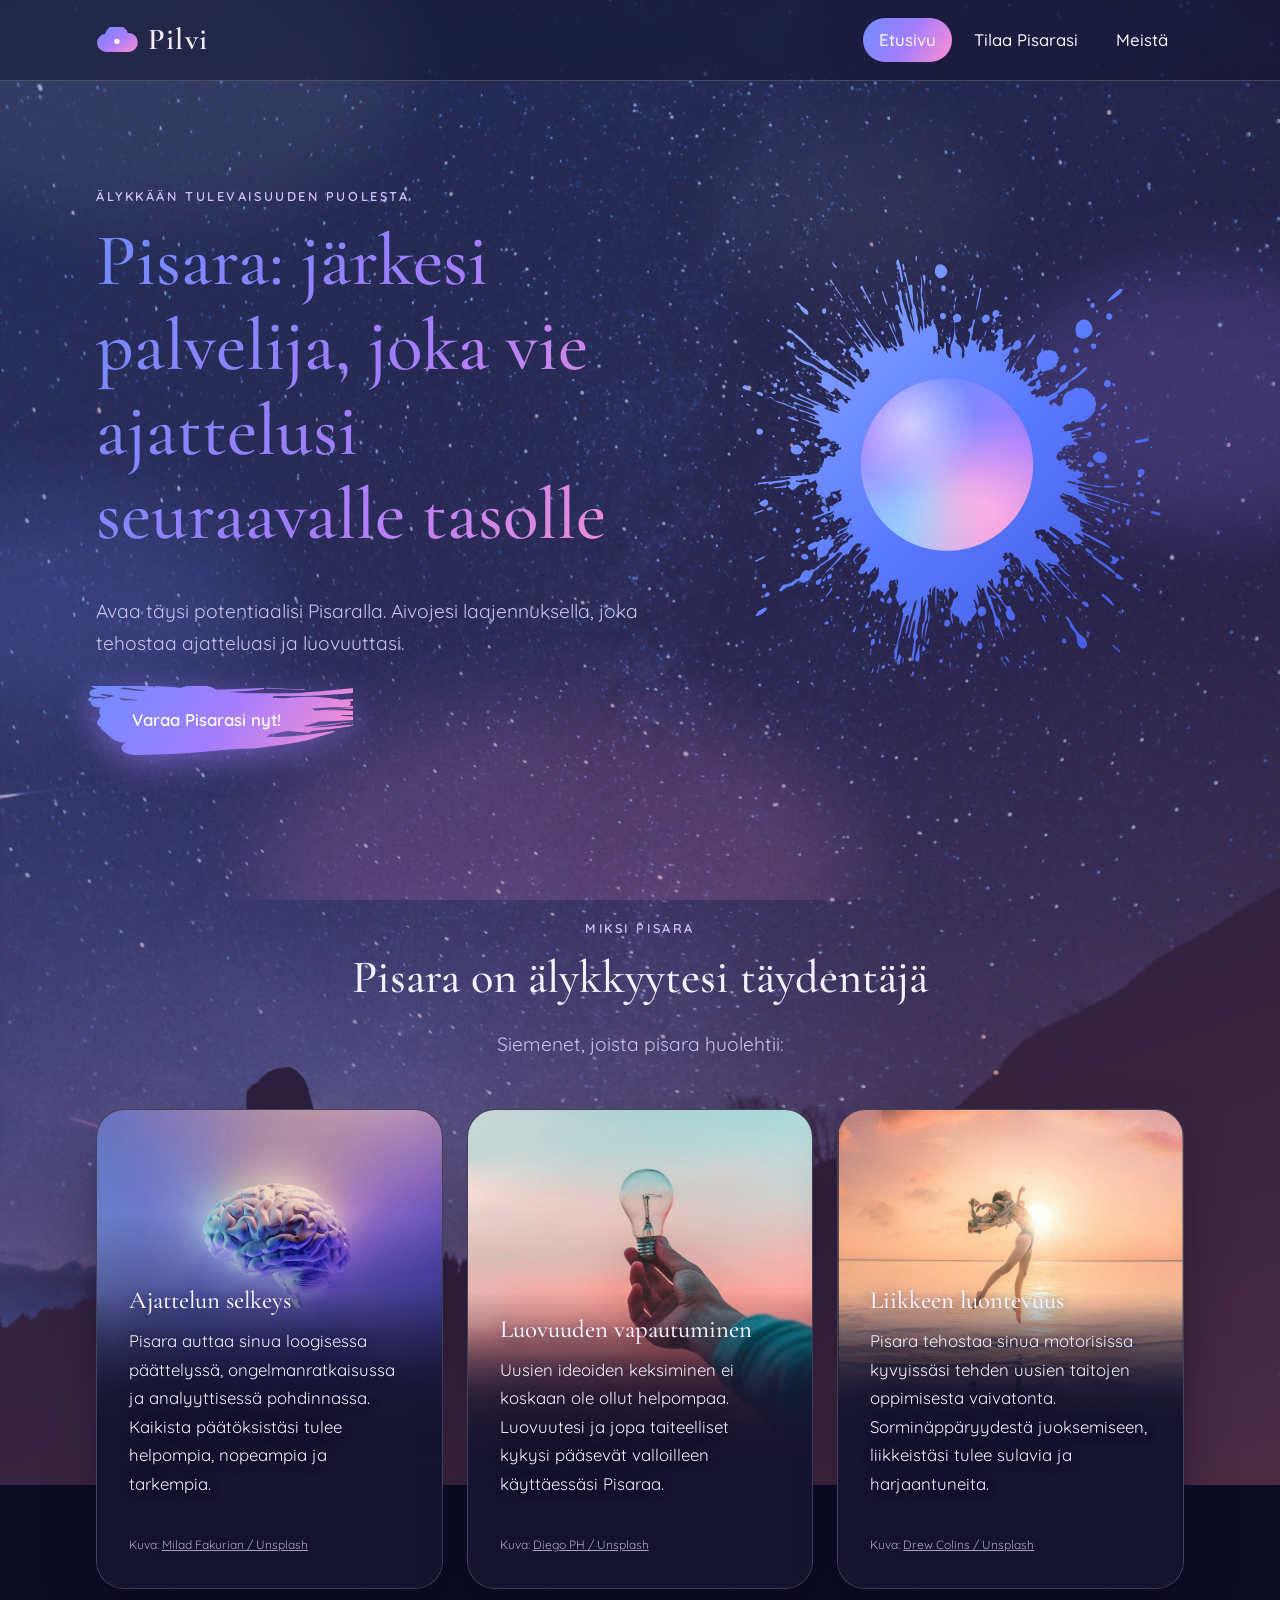
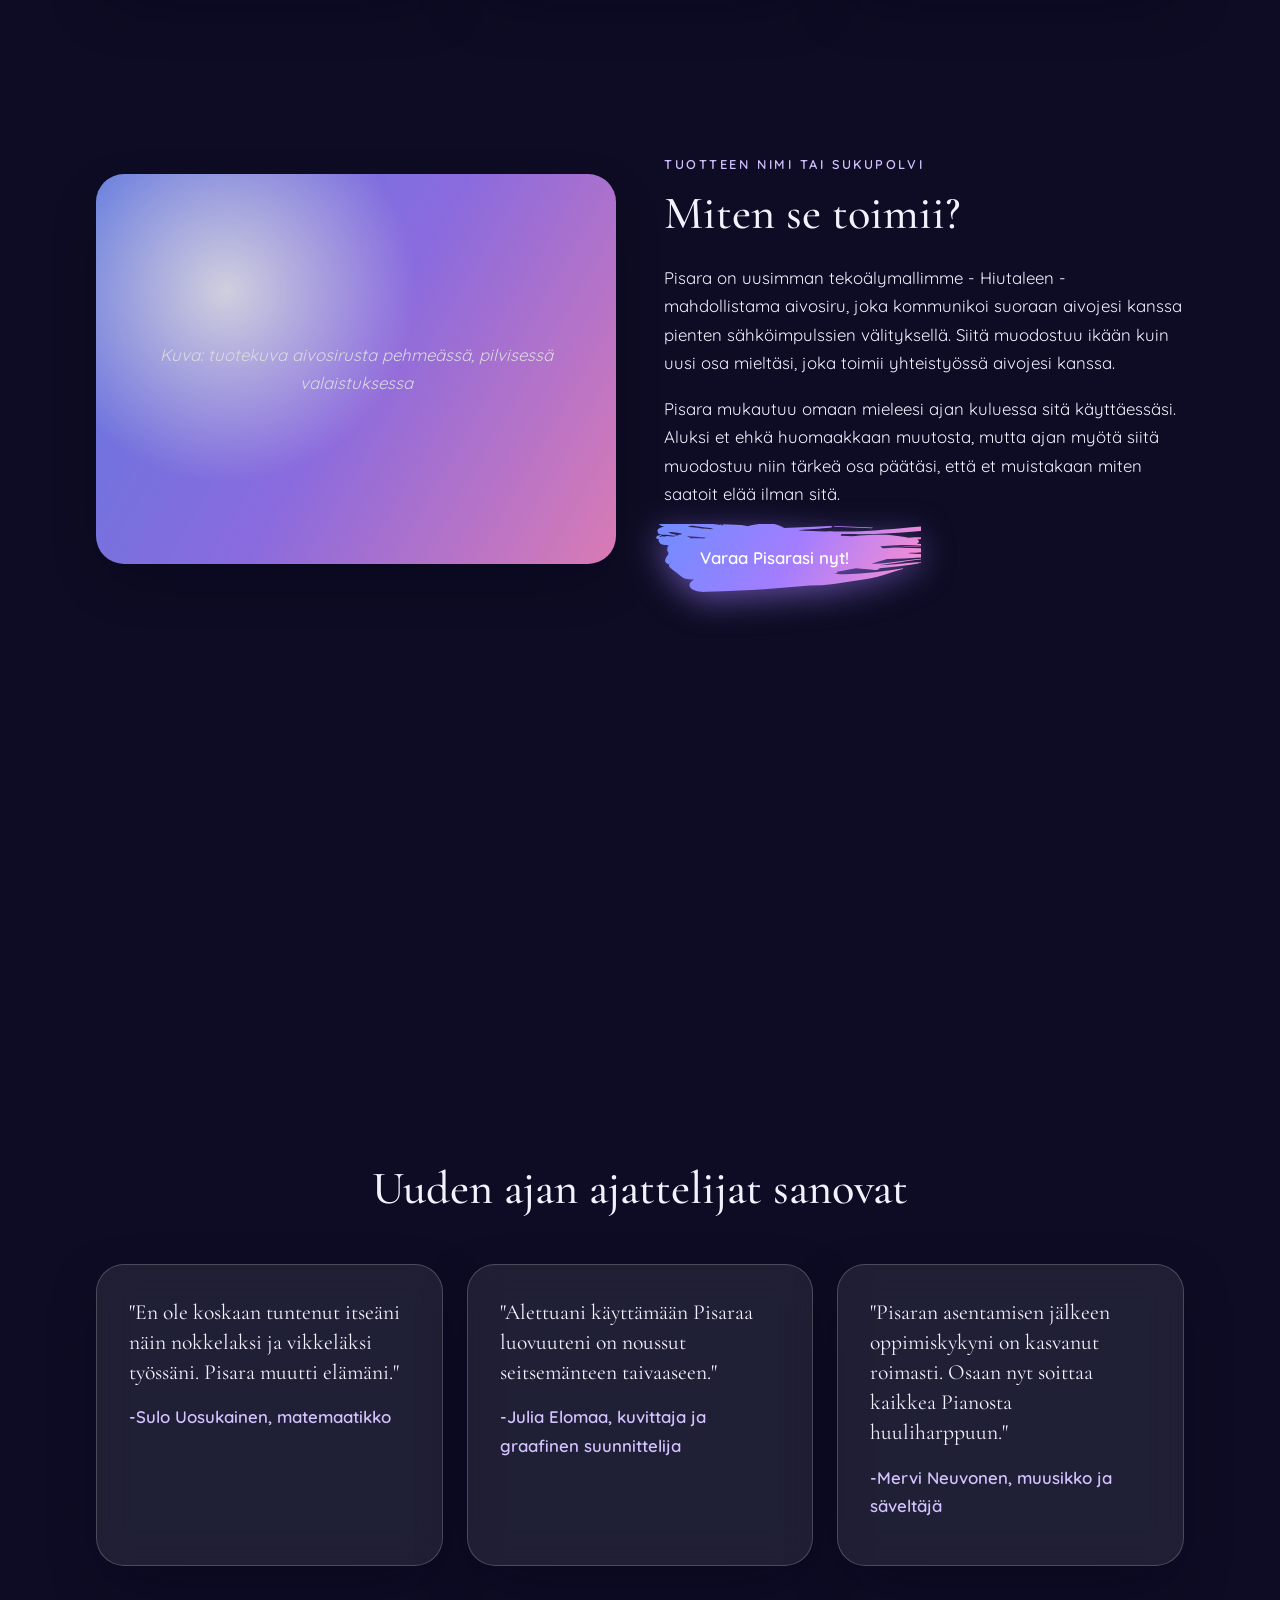
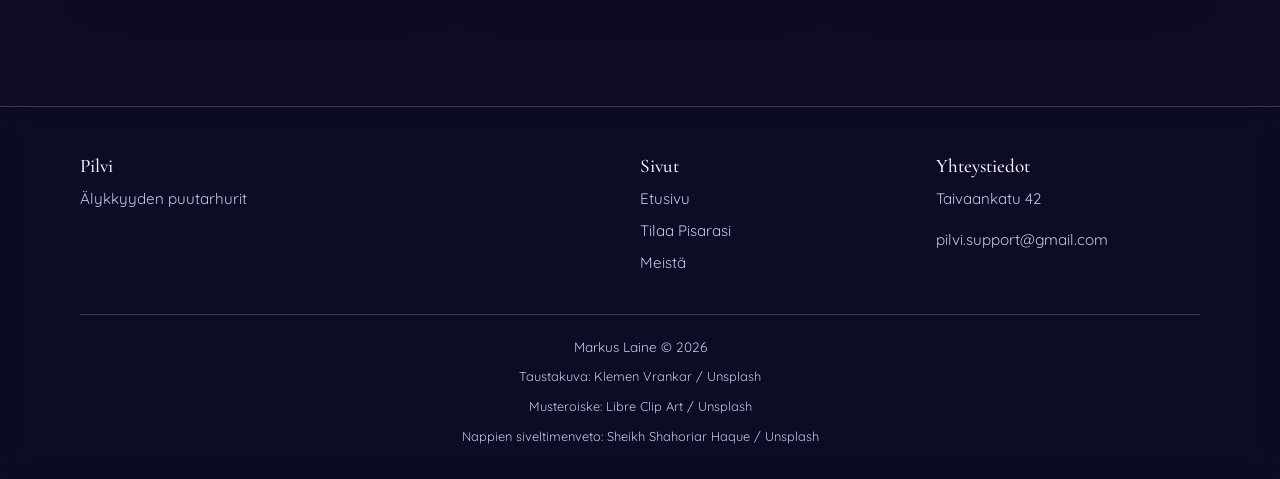
==== commit a2375e84: "Napeille siveltimenvedon muoto ja vektorikuvien tekijät alatunnisteeseen Lisätty siveltinkuva (Sheik" ====
--- a/index.html
+++ b/index.html
@@ -57,10 +57,9 @@
           <a class="nappi nappi--paa ph" href="tuote.html">Varaa Pisarasi nyt!</a>
         </div>
       </div>
-      <div class="hero__kuva">
-        <div class="pallo" aria-hidden="true"></div>
-        <div class="roiske" aria-hidden="true"></div>
-        <p class="kuvakrediitti kuvakrediitti--hero">Musteroiske: <a href="https://unsplash.com/photos/pSjMWyeS92w">Libre Clip Art / Unsplash</a></p>
+      <div class="hero__kuva" aria-hidden="true">
+        <div class="pallo"></div>
+        <div class="roiske"></div>
       </div>
     </section>
 
@@ -165,6 +164,8 @@
     </div>
     <p class="alatunniste__pohja ph">Markus Laine © 2026</p>
     <p class="kuvakrediitti">Taustakuva: <a href="https://unsplash.com/photos/lcT_p8kLCsc">Klemen Vrankar / Unsplash</a></p>
+    <p class="kuvakrediitti">Musteroiske: <a href="https://unsplash.com/photos/pSjMWyeS92w">Libre Clip Art / Unsplash</a></p>
+    <p class="kuvakrediitti">Nappien siveltimenveto: <a href="https://unsplash.com/photos/_MI9oUq6Fek">Sheikh Shahoriar Haque / Unsplash</a></p>
   </footer>
 
   <script src="script.js"></script>
--- a/style.css
+++ b/style.css
@@ -320,33 +320,49 @@
 @keyframes pyori { to { transform: rotate(360deg); } }
 
 /* ---------- Napit ---------- */
+/* Napin muoto on siveltimenveto: ::before-kerros täytetään värillä ja
+   rajataan vedon muotoon maskilla, joka venyy napin kokoiseksi.
+   Varjo tehdään drop-shadow-suodattimella, koska se seuraa muotoa. */
 .nappi {
+  position: relative;
+  isolation: isolate;
   display: inline-block;
-  padding: 14px 30px;
-  border-radius: 999px;
+  padding: 18px 64px 18px 36px;
   border: none;
+  background: none;
   font: inherit;
   font-weight: 600;
   text-decoration: none;
   cursor: pointer;
-  transition: transform 0.25s, box-shadow 0.25s;
+  transition: transform 0.25s, filter 0.25s;
+}
+
+.nappi::before {
+  content: "";
+  position: absolute;
+  inset: -2px -8px;
+  z-index: -1;
+  -webkit-mask: url("kuvat/suora-siveltimenveto-napin-muoto_sheikh-shahoriar-haque.svg") center / 100% 100% no-repeat;
+  mask: url("kuvat/suora-siveltimenveto-napin-muoto_sheikh-shahoriar-haque.svg") center / 100% 100% no-repeat;
 }
 
 .nappi--paa {
-  background: var(--liuku);
   color: #fff;
-  box-shadow: 0 10px 30px -8px rgba(162, 125, 255, 0.7);
-}
-
-.nappi--toissijainen {
-  background: var(--lasi);
-  color: var(--teksti);
-  border: 1px solid var(--lasi-reuna);
+  filter: drop-shadow(0 8px 16px rgba(162, 125, 255, 0.55));
+}
+
+.nappi--paa::before { background: var(--liuku); }
+
+.nappi--toissijainen { color: var(--teksti); }
+
+.nappi--toissijainen::before {
+  background: rgba(255, 255, 255, 0.2);
   backdrop-filter: blur(10px);
-}
-
-.nappi:hover { transform: translateY(-2px); box-shadow: 0 16px 40px -10px rgba(162, 125, 255, 0.8); }
-.nappi:focus-visible { outline: 3px solid var(--violetti); outline-offset: 3px; }
+  -webkit-backdrop-filter: blur(10px);
+}
+
+.nappi:hover { transform: translateY(-2px); filter: drop-shadow(0 12px 22px rgba(162, 125, 255, 0.8)); }
+.nappi:focus-visible { outline: 3px solid var(--violetti); outline-offset: 6px; }
 
 /* ---------- Lasikortit ---------- */
 .kortit {
@@ -493,7 +509,8 @@
 }
 
 .banneri .ylaotsake { color: rgba(255, 255, 255, 0.85); }
-.banneri .nappi--toissijainen { color: #fff; background: rgba(255, 255, 255, 0.2); }
+.banneri .nappi--toissijainen { color: #fff; }
+.banneri .nappi--toissijainen::before { background: rgba(255, 255, 255, 0.3); }
 
 /* ---------- Tuotteet ---------- */
 .tuote {
@@ -766,15 +783,6 @@
   opacity: 0.85;
 }
 
-/* Herokuvan (musteroiskeen) tekijä kuvan alla */
-.kuvakrediitti--hero {
-  position: absolute;
-  left: 0;
-  right: 0;
-  bottom: -2em;
-  margin: 0;
-}
-
 /* ---------- Pilviaalto osioiden välissä ---------- */
 .aalto {
   display: block;
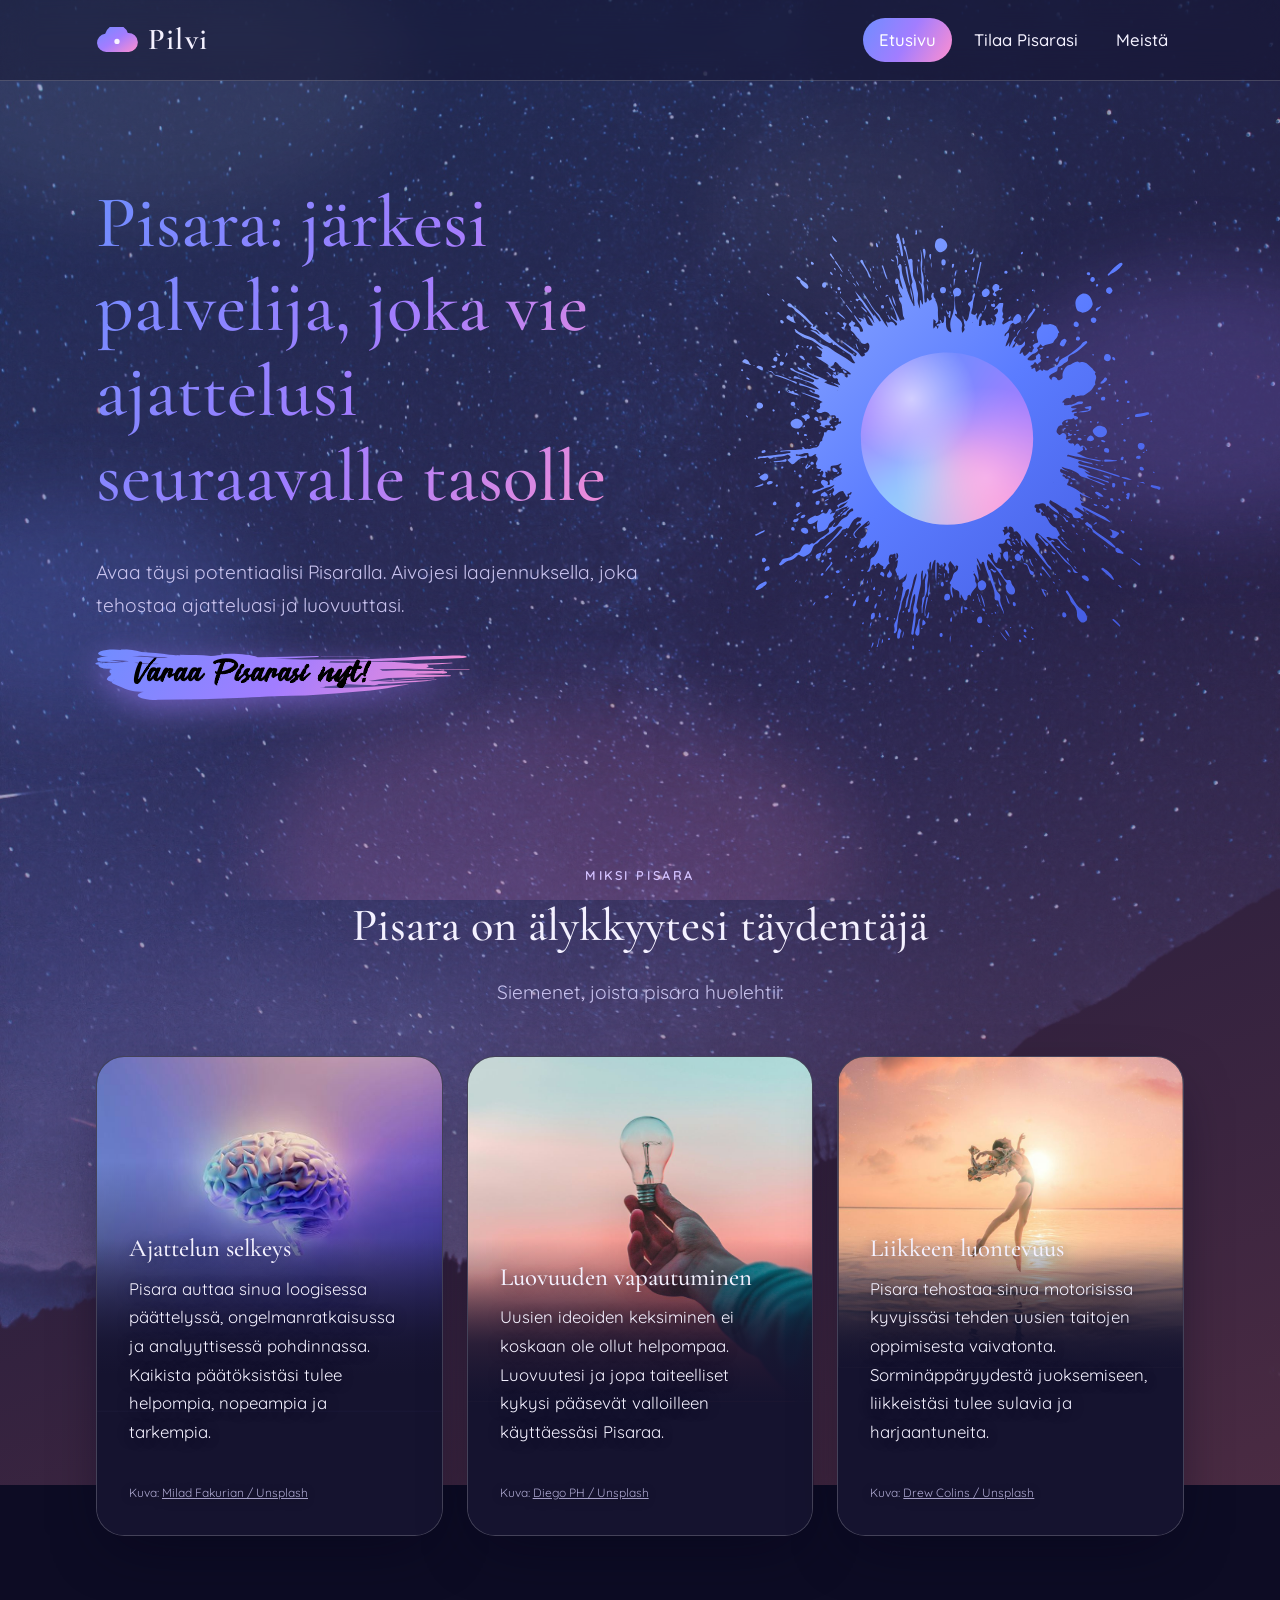
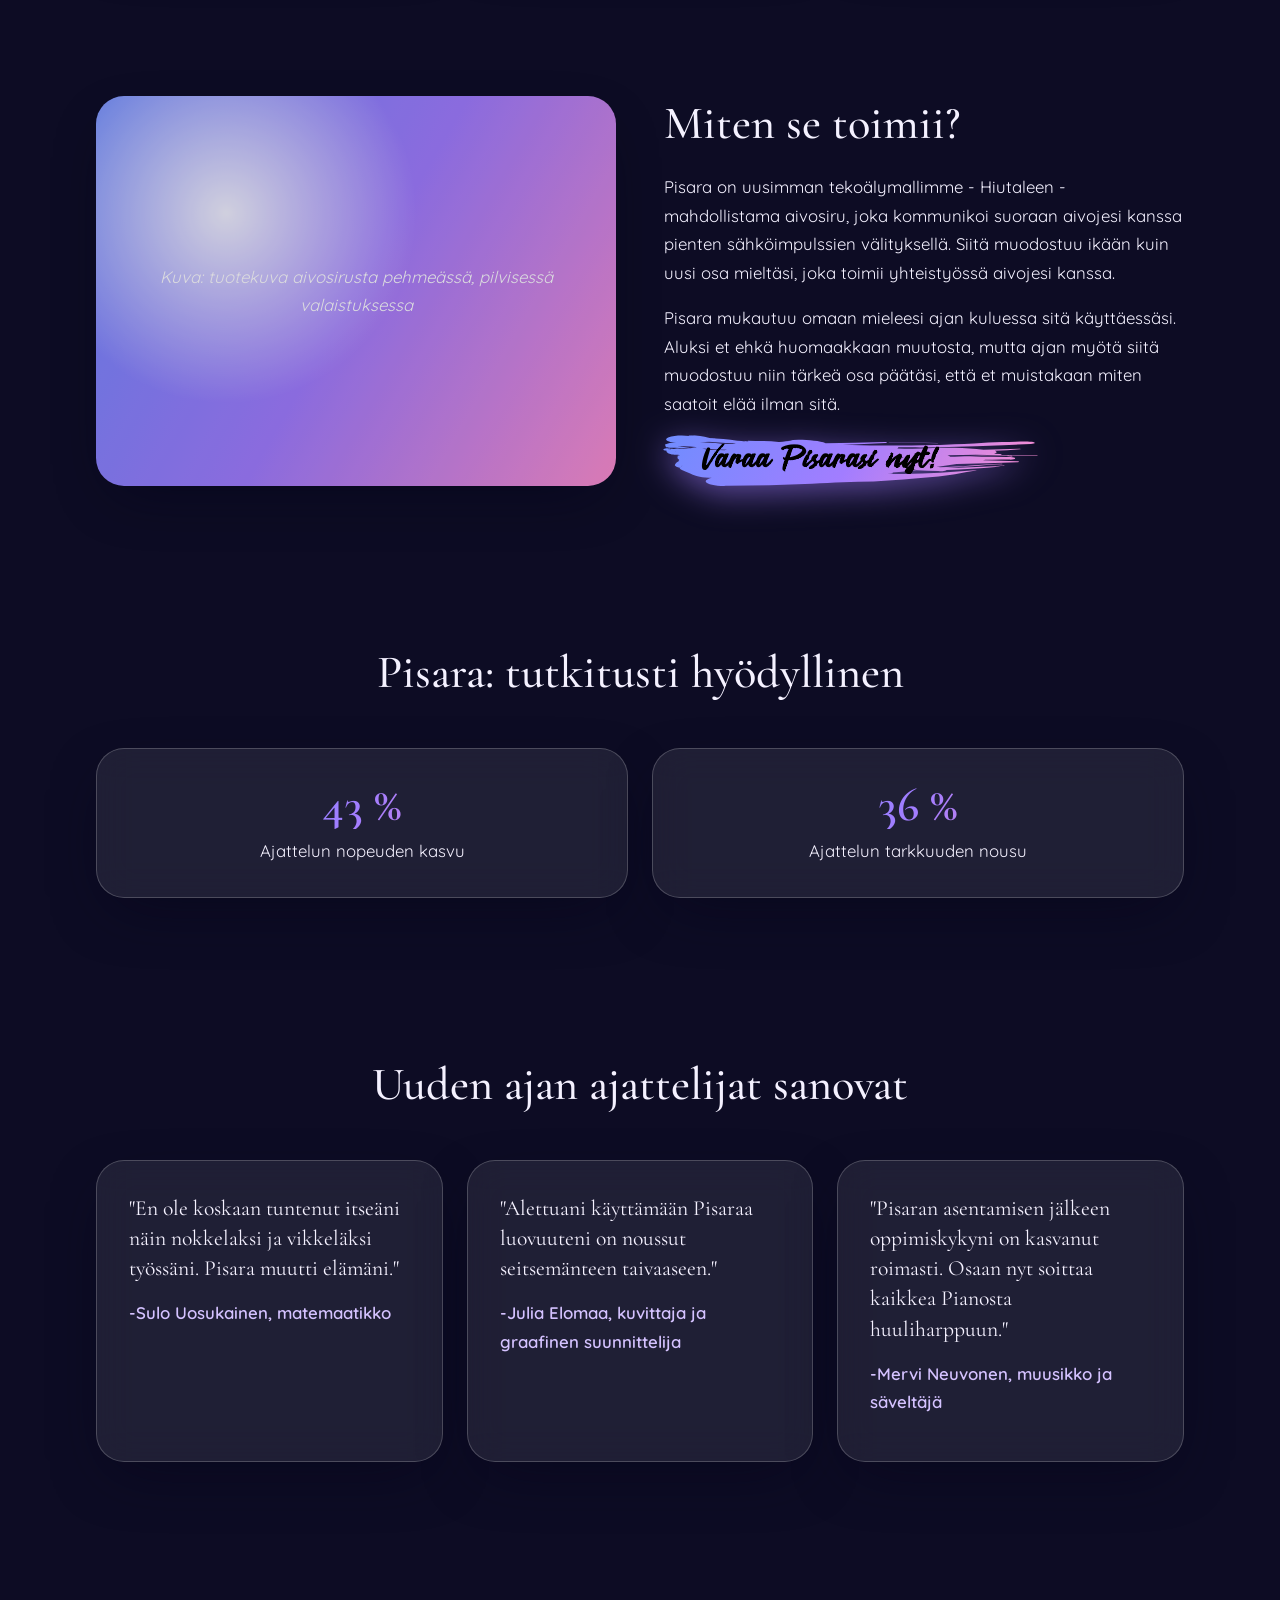
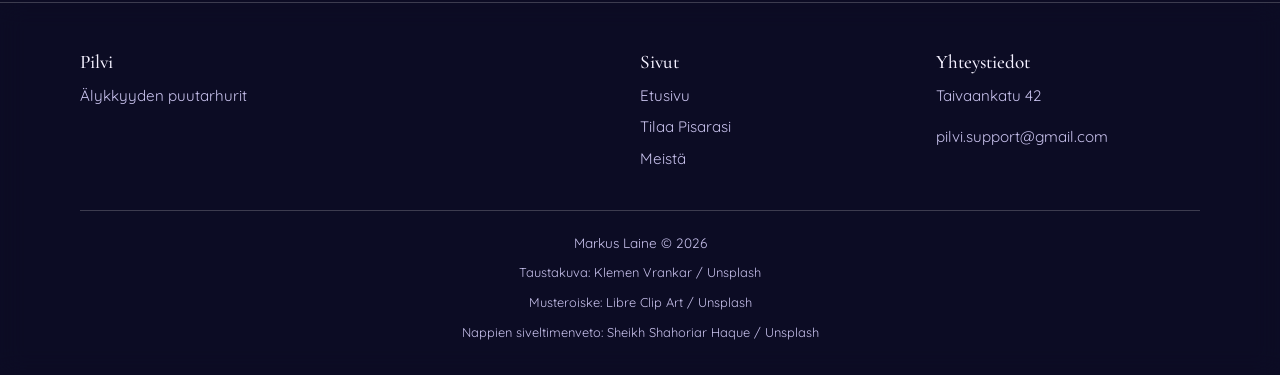
==== commit 1c254389: "Yläotsakkeet poistettu, nappien tekstin sijaintia hienosäädetty, .gitignore Etusivulta poistettu kak" ====
--- a/index.html
+++ b/index.html
@@ -50,7 +50,6 @@
     <!-- HERO -->
     <section class="hero">
       <div>
-        <span class="ylaotsake ph">Älykkään tulevaisuuden puolesta</span>
         <h1 class="liukuteksti ph">Pisara: järkesi palvelija, joka vie ajattelusi seuraavalle tasolle</h1>
         <p class="johdanto ph">Avaa täysi potentiaalisi Pisaralla. Aivojesi laajennuksella, joka tehostaa ajatteluasi ja luovuuttasi.</p>
         <div class="hero__napit">
@@ -94,7 +93,6 @@
       <div class="kaksi">
         <div class="kuvapaikka ph">Kuva: tuotekuva aivosirusta pehmeässä, pilvisessä valaistuksessa</div>
         <div>
-          <span class="ylaotsake ph">Tuotteen nimi tai sukupolvi</span>
           <h2 class="ph">Miten se toimii?</h2>
           <p class="ph">Pisara on uusimman tekoälymallimme - Hiutaleen - mahdollistama aivosiru, joka kommunikoi suoraan aivojesi kanssa pienten sähköimpulssien välityksellä. Siitä muodostuu ikään kuin uusi osa mieltäsi, joka toimii yhteistyössä aivojesi kanssa.</p>
           <p class="ph">Pisara mukautuu omaan mieleesi ajan kuluessa sitä käyttäessäsi. Aluksi et ehkä huomaakkaan muutosta, mutta ajan myötä siitä muodostuu niin tärkeä osa päätäsi, että et muistakaan miten saatoit elää ilman sitä.</p>
--- a/style.css
+++ b/style.css
@@ -320,18 +320,32 @@
 @keyframes pyori { to { transform: rotate(360deg); } }
 
 /* ---------- Napit ---------- */
+/* Nappien fontti: Showclick (Khurasan, khurasanstudio.com) */
+@font-face {
+  font-family: "Showclick";
+  src: url("fontit/Showclick.ttf") format("truetype");
+  font-weight: 400;
+  font-style: normal;
+  font-display: swap;
+}
+
 /* Napin muoto on siveltimenveto: ::before-kerros täytetään värillä ja
    rajataan vedon muotoon maskilla, joka venyy napin kokoiseksi.
-   Varjo tehdään drop-shadow-suodattimella, koska se seuraa muotoa. */
+   Vedon kiinteä osa on vasemmalla ja keskellä, oikealla harjakset,
+   joten tekstille on enemmän tilaa oikealla. Alareunan suurempi
+   täyte nostaa tekstiä ylemmäs. */
 .nappi {
   position: relative;
   isolation: isolate;
   display: inline-block;
-  padding: 18px 64px 18px 36px;
+  padding: 19px 100px 13px 38px;
   border: none;
   background: none;
-  font: inherit;
+  font-family: "Showclick", "Quicksand", "Segoe UI", system-ui, sans-serif;
+  font-size: 2rem;
   font-weight: 600;
+  line-height: 0.6;
+  color: #000;
   text-decoration: none;
   cursor: pointer;
   transition: transform 0.25s, filter 0.25s;
@@ -340,26 +354,20 @@
 .nappi::before {
   content: "";
   position: absolute;
-  inset: -2px -8px;
+  inset: -1px -2px;
   z-index: -1;
   -webkit-mask: url("kuvat/suora-siveltimenveto-napin-muoto_sheikh-shahoriar-haque.svg") center / 100% 100% no-repeat;
   mask: url("kuvat/suora-siveltimenveto-napin-muoto_sheikh-shahoriar-haque.svg") center / 100% 100% no-repeat;
 }
 
 .nappi--paa {
-  color: #fff;
   filter: drop-shadow(0 8px 16px rgba(162, 125, 255, 0.55));
 }
 
 .nappi--paa::before { background: var(--liuku); }
 
-.nappi--toissijainen { color: var(--teksti); }
-
-.nappi--toissijainen::before {
-  background: rgba(255, 255, 255, 0.2);
-  backdrop-filter: blur(10px);
-  -webkit-backdrop-filter: blur(10px);
-}
+/* Toissijainen veto on vaalea, jotta musta teksti erottuu */
+.nappi--toissijainen::before { background: #e6ddff; }
 
 .nappi:hover { transform: translateY(-2px); filter: drop-shadow(0 12px 22px rgba(162, 125, 255, 0.8)); }
 .nappi:focus-visible { outline: 3px solid var(--violetti); outline-offset: 6px; }
@@ -509,8 +517,7 @@
 }
 
 .banneri .ylaotsake { color: rgba(255, 255, 255, 0.85); }
-.banneri .nappi--toissijainen { color: #fff; }
-.banneri .nappi--toissijainen::before { background: rgba(255, 255, 255, 0.3); }
+.banneri .nappi--toissijainen::before { background: #fff; }
 
 /* ---------- Tuotteet ---------- */
 .tuote {
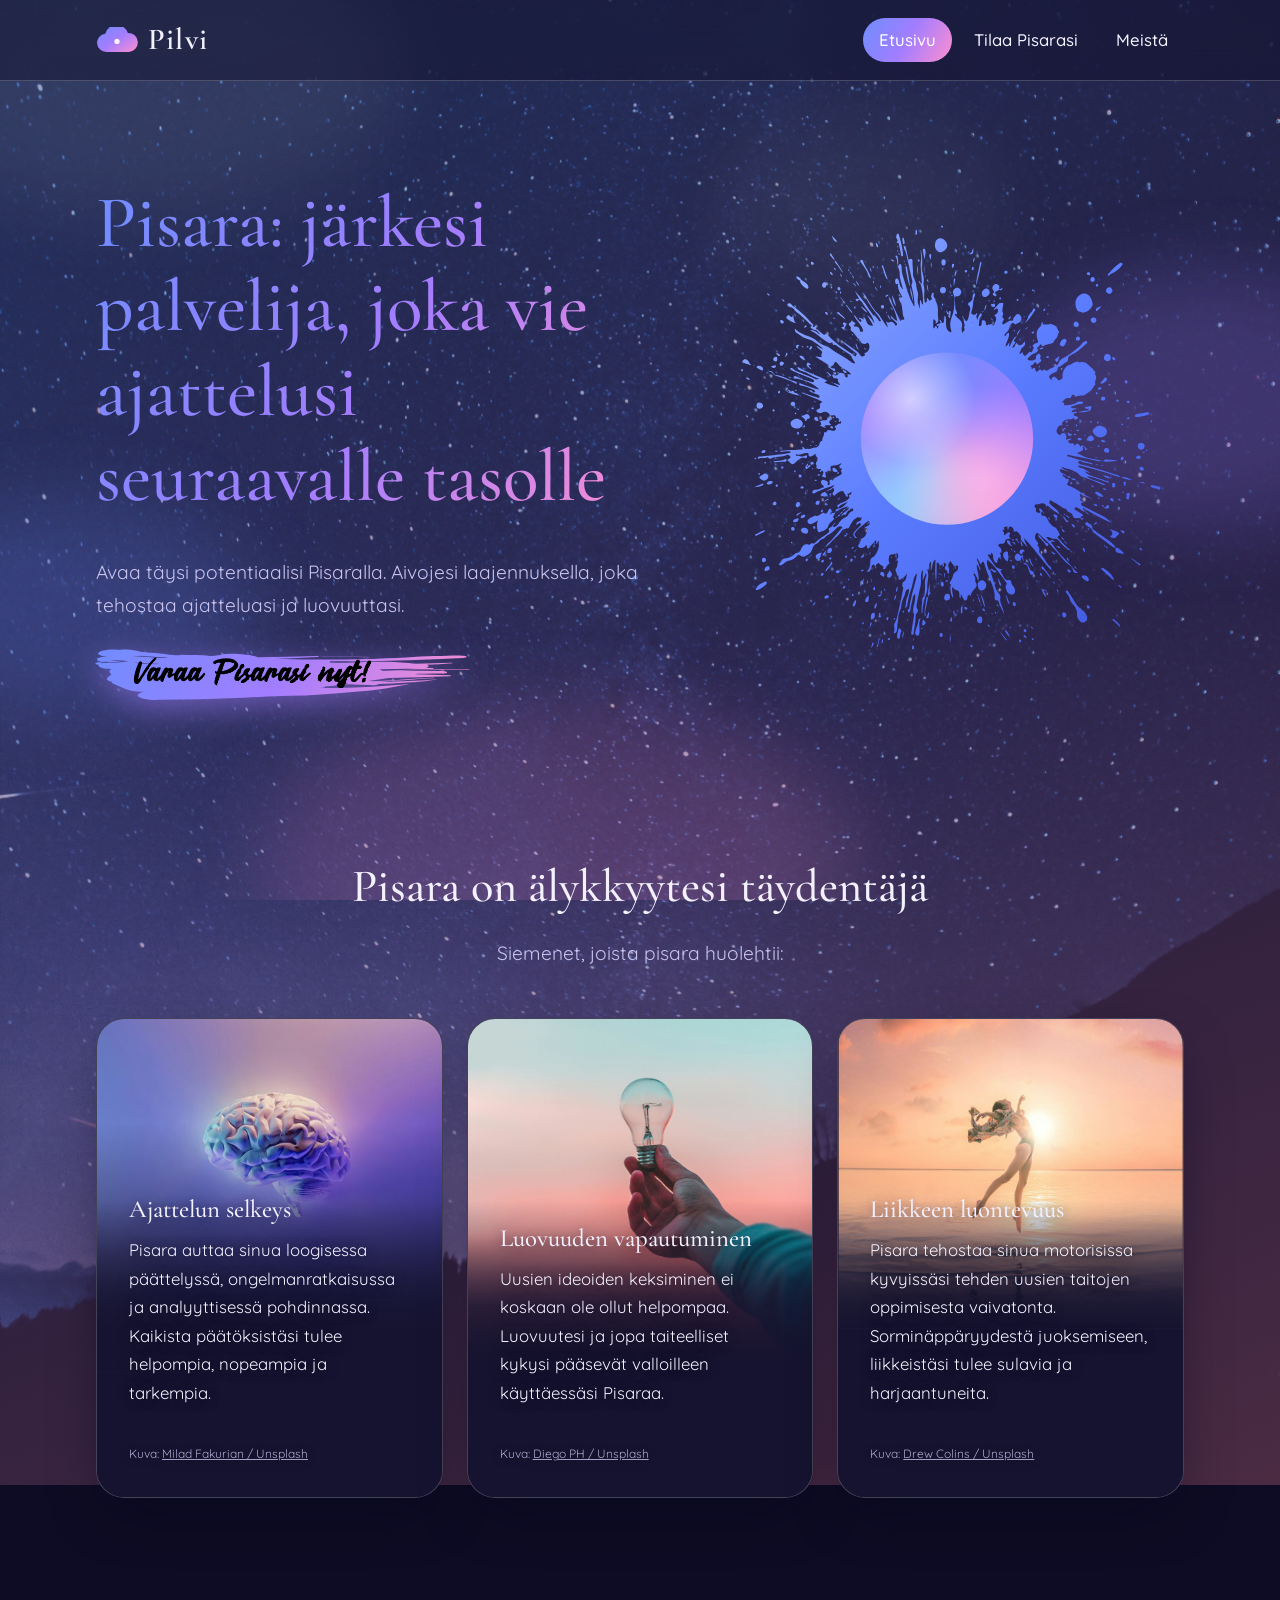
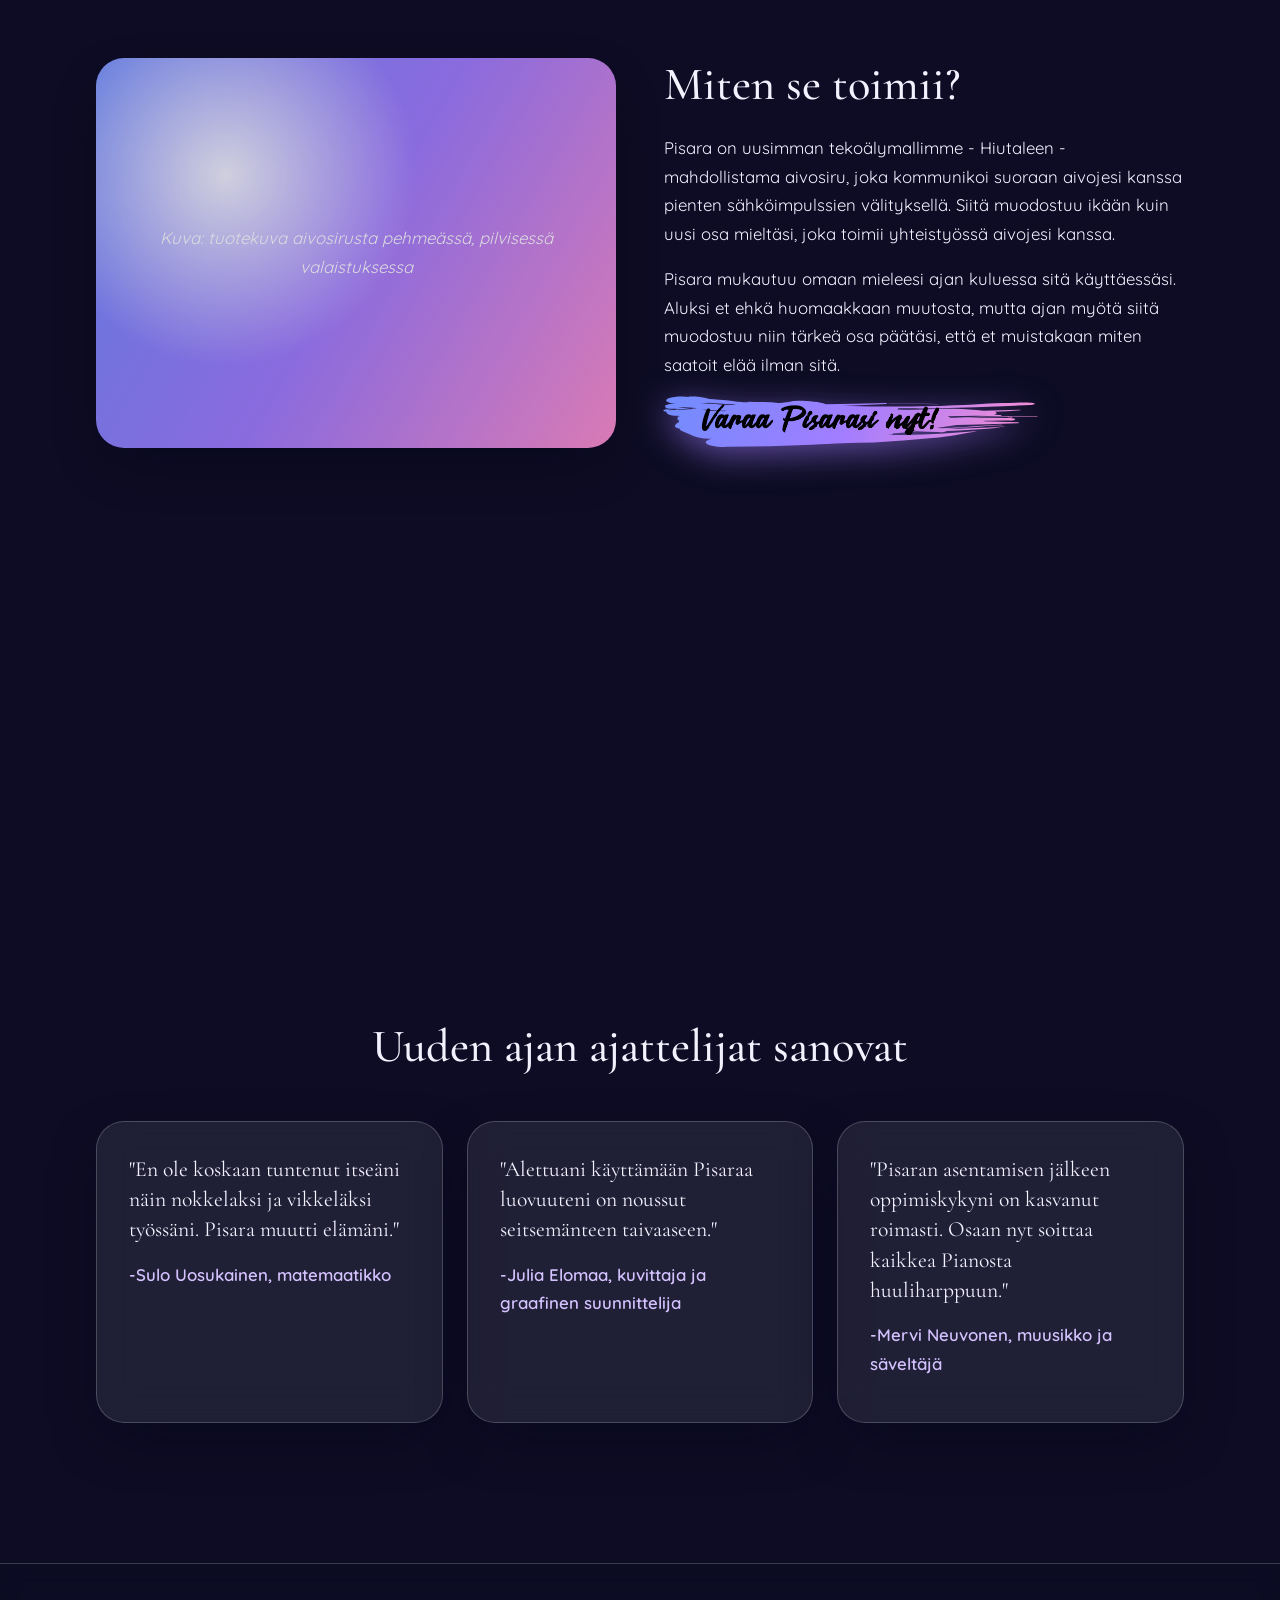
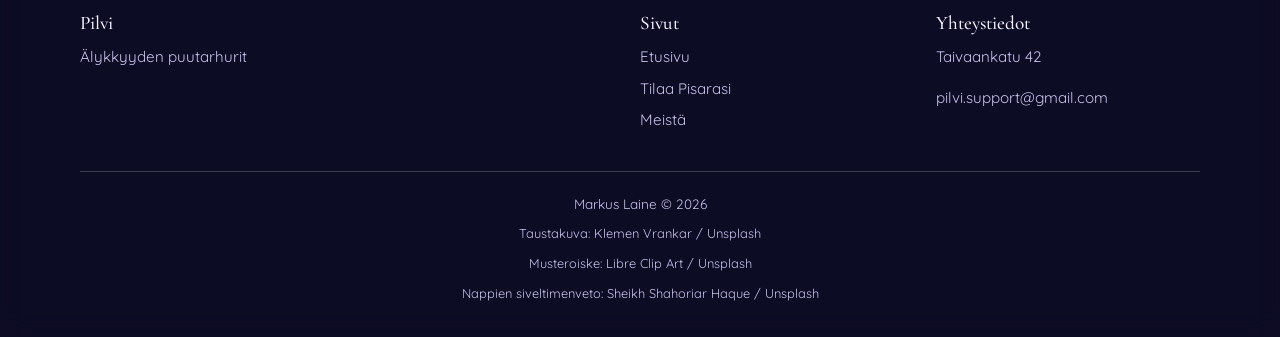
==== commit 3b9ab13e: "Tuotesivun asennuskortteihin kuvat, mallikortteihin hehkuva pallo Asennusosion kolmeen vaihekorttiin" ====
--- a/index.html
+++ b/index.html
@@ -65,7 +65,6 @@
     <!-- MIKSI PILVI -->
     <section class="osio ilmesty">
       <div class="osio__otsake">
-        <span class="ylaotsake ph">Miksi pisara</span>
         <h2 class="ph">Pisara on älykkyytesi täydentäjä</h2>
         <p class="johdanto ph">Siemenet, joista pisara huolehtii:</p>
       </div>
--- a/style.css
+++ b/style.css
@@ -270,6 +270,21 @@
   mask: url("kuvat/musteroiske-jossa-pyorea-aukko_libre-clip-art.svg") center / contain no-repeat;
 }
 
+/* Hehkuva pisara-pallo. Sama pallo on herossa (.pallo) ja tuotesivun
+   mallikorteissa (.tuote__siru). Sävyt tulevat muuttujista, joten
+   mallikohtaiset versiot vaihtavat vain muuttujien arvot. */
+.pallo,
+.tuote__siru {
+  --pallo-varit: #6f8dff, #a27dff, #ff8fcf, #8fd3ff, #a27dff, #6f8dff;
+  --pallo-heijastus: rgba(255, 143, 207, 0.55);
+  --pallo-hehku-1: 162, 125, 255;
+  --pallo-hehku-2: 255, 143, 207;
+  border-radius: 50%;
+  overflow: hidden;
+  isolation: isolate;
+  animation: hehku 5s ease-in-out infinite;
+}
+
 .pallo {
   position: absolute;
   left: 49.4%;
@@ -277,31 +292,29 @@
   width: 38%;
   aspect-ratio: 1;
   transform: translate(-50%, -50%);
-  border-radius: 50%;
-  overflow: hidden;
-  isolation: isolate;
-  animation: hehku 5s ease-in-out infinite;
 }
 
 /* Pyörivä, sumea liukuväri pallon sisällä */
-.pallo::before {
+.pallo::before,
+.tuote__siru::before {
   content: "";
   position: absolute;
   inset: -40%;
-  background: conic-gradient(from 0deg, #6f8dff, #a27dff, #ff8fcf, #8fd3ff, #a27dff, #6f8dff);
+  background: conic-gradient(from 0deg, var(--pallo-varit));
   filter: blur(18px);
   animation: pyori 9s linear infinite;
 }
 
-/* Valoheijastus ja vastakkaiseen suuntaan kiertävä pinkki hehku */
-.pallo::after {
+/* Valoheijastus ja vastakkaiseen suuntaan kiertävä hehku */
+.pallo::after,
+.tuote__siru::after {
   content: "";
   position: absolute;
   inset: 0;
   border-radius: 50%;
   background:
     radial-gradient(circle at 30% 28%, rgba(255, 255, 255, 0.6), transparent 36%),
-    radial-gradient(circle at 72% 72%, rgba(255, 143, 207, 0.55), transparent 50%);
+    radial-gradient(circle at 72% 72%, var(--pallo-heijastus), transparent 50%);
   mix-blend-mode: screen;
   animation: pyori 14s linear infinite reverse;
 }
@@ -309,11 +322,11 @@
 @keyframes hehku {
   0%, 100% {
     filter: brightness(1) saturate(1);
-    box-shadow: 0 0 40px rgba(162, 125, 255, 0.5), 0 0 90px rgba(255, 143, 207, 0.25);
+    box-shadow: 0 0 40px rgba(var(--pallo-hehku-1), 0.5), 0 0 90px rgba(var(--pallo-hehku-2), 0.25);
   }
   50% {
     filter: brightness(1.2) saturate(1.15);
-    box-shadow: 0 0 70px rgba(162, 125, 255, 0.85), 0 0 150px rgba(255, 143, 207, 0.45);
+    box-shadow: 0 0 70px rgba(var(--pallo-hehku-1), 0.85), 0 0 150px rgba(var(--pallo-hehku-2), 0.45);
   }
 }
 
@@ -464,6 +477,33 @@
     url("kuvat/tanssija-hyppaa-auringonlaskun-meressa_drew-colins-pieni.jpg");
 }
 
+/* Tuotesivu, vaihe 1: kannettava tietokone */
+.kortti--varaus::before {
+  aspect-ratio: 900 / 1350;
+  transform: translate(-50%, -12%);
+  background-image:
+    linear-gradient(to bottom, rgba(21, 19, 47, 0) 60%, #15132f 90%),
+    url("kuvat/nainen-kayttaa-kannettavaa-tietokonetta_ellie-ellien-pieni.jpg");
+}
+
+/* Tuotesivu, vaihe 2: kirurgi */
+.kortti--asennus::before {
+  aspect-ratio: 900 / 1125;
+  transform: translate(-50%, -6%);
+  background-image:
+    linear-gradient(to bottom, rgba(21, 19, 47, 0) 60%, #15132f 90%),
+    url("kuvat/kirurgi-leikkaussalissa_david-akinwale-pieni.jpg");
+}
+
+/* Tuotesivu, vaihe 3: hehkuvat aivot kämmenen yllä */
+.kortti--kyvyt::before {
+  aspect-ratio: 900 / 1600;
+  transform: translate(-50%, -17%);
+  background-image:
+    linear-gradient(to bottom, rgba(21, 19, 47, 0) 50%, #15132f 75%),
+    url("kuvat/hehkuvat-aivot-kammenen-ylla_tsd-studio-pieni.jpg");
+}
+
 /* ---------- Kaksipalstainen osio ---------- */
 .kaksi {
   display: grid;
@@ -547,15 +587,29 @@
   white-space: nowrap;
 }
 
+/* Mallikorttien pallo: sama kuin herossa, pienempänä.
+   Pallon tyylit ja animaatio ovat herokuvan kohdalla. */
 .tuote__siru {
+  position: relative;
   width: 96px;
   height: 96px;
-  margin: 0 auto 20px;
-  border-radius: 50%;
-  background:
-    radial-gradient(circle at 30% 30%, #fff, transparent 50%),
-    var(--liuku);
-  box-shadow: 0 0 40px rgba(162, 125, 255, 0.5);
+  margin: 0 auto 24px;
+}
+
+/* Pisara Pro: tummansinisempi */
+.tuote__siru--pro {
+  --pallo-varit: #1b2f8f, #3b5bdb, #22237a, #4f8dff, #2a3fbf, #1b2f8f;
+  --pallo-heijastus: rgba(79, 141, 255, 0.5);
+  --pallo-hehku-1: 59, 91, 219;
+  --pallo-hehku-2: 40, 60, 180;
+}
+
+/* Pisara Pro Ultra Super Max: pinkimpi ja violetimpi */
+.tuote__siru--max {
+  --pallo-varit: #b84dff, #ff5fc8, #8a3dff, #ff9ad9, #c35cff, #b84dff;
+  --pallo-heijastus: rgba(255, 95, 200, 0.65);
+  --pallo-hehku-1: 184, 77, 255;
+  --pallo-hehku-2: 255, 95, 200;
 }
 
 .tuote__hinta {
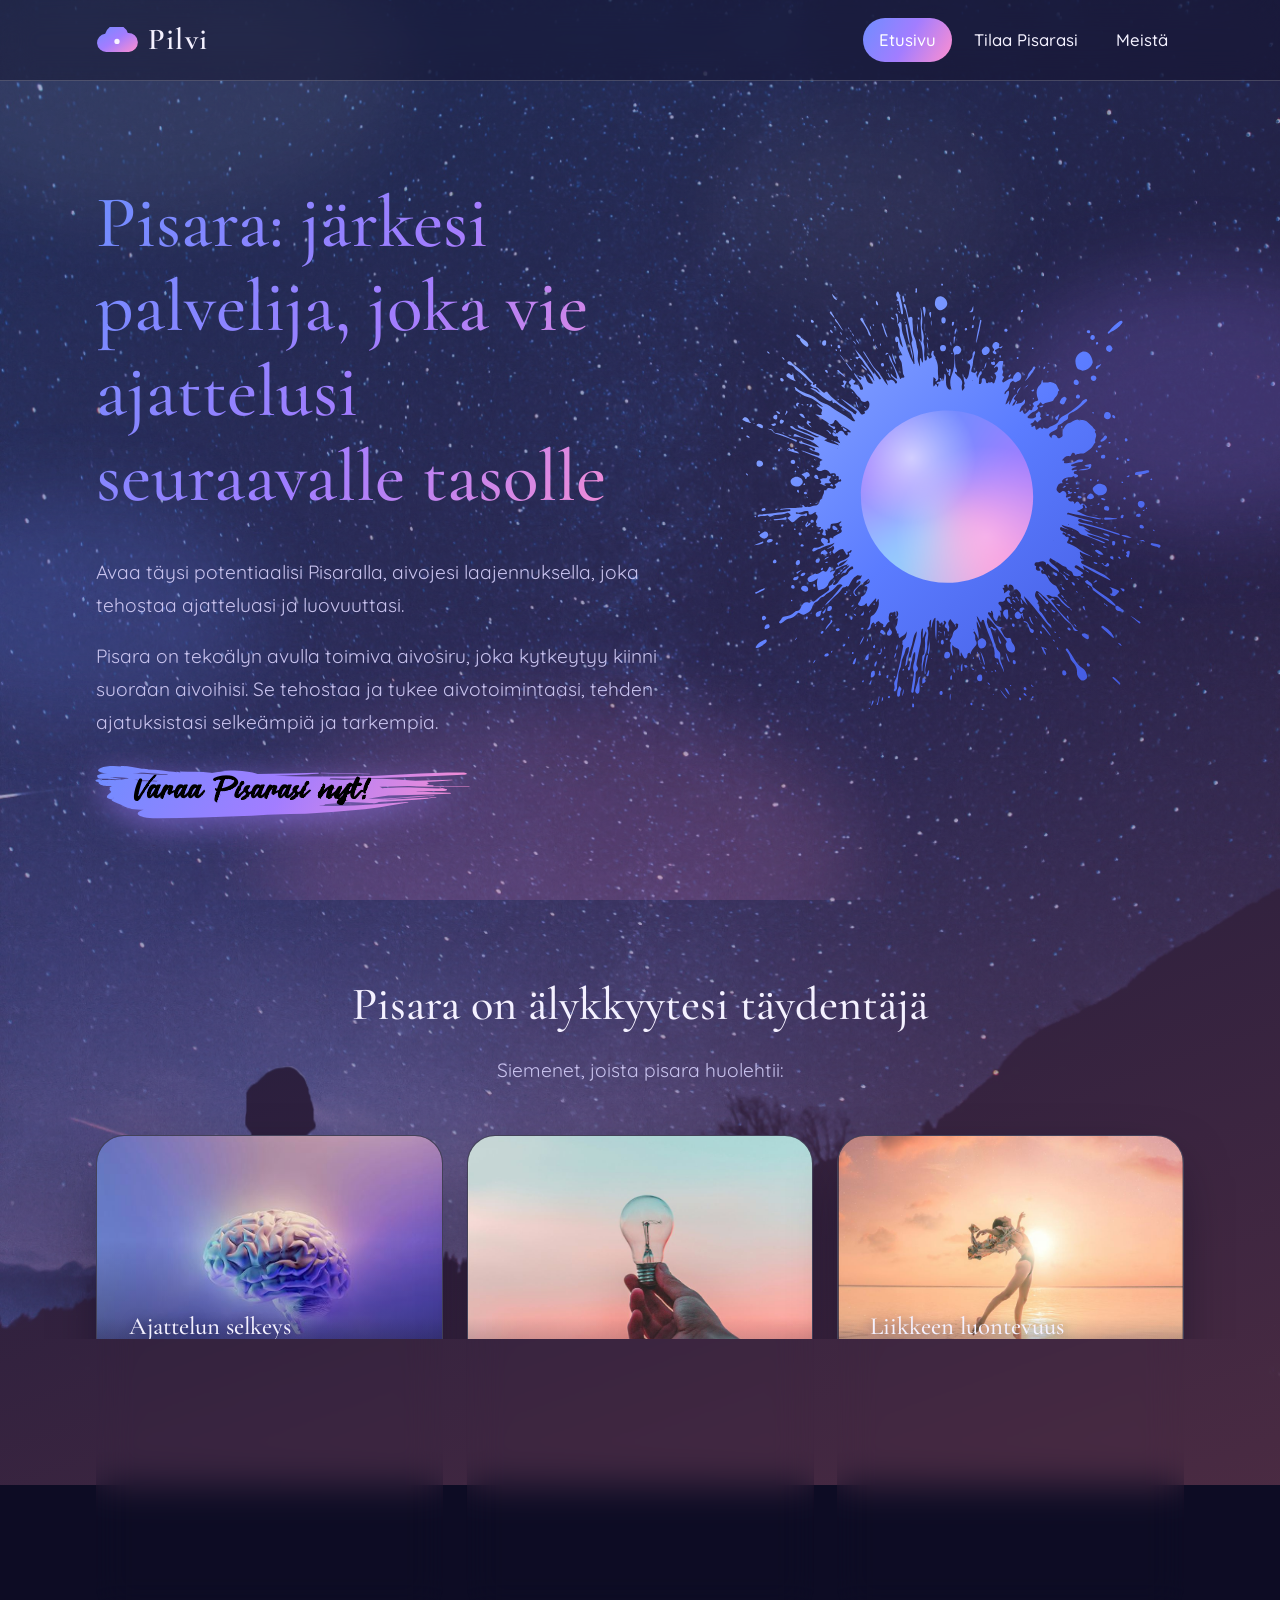
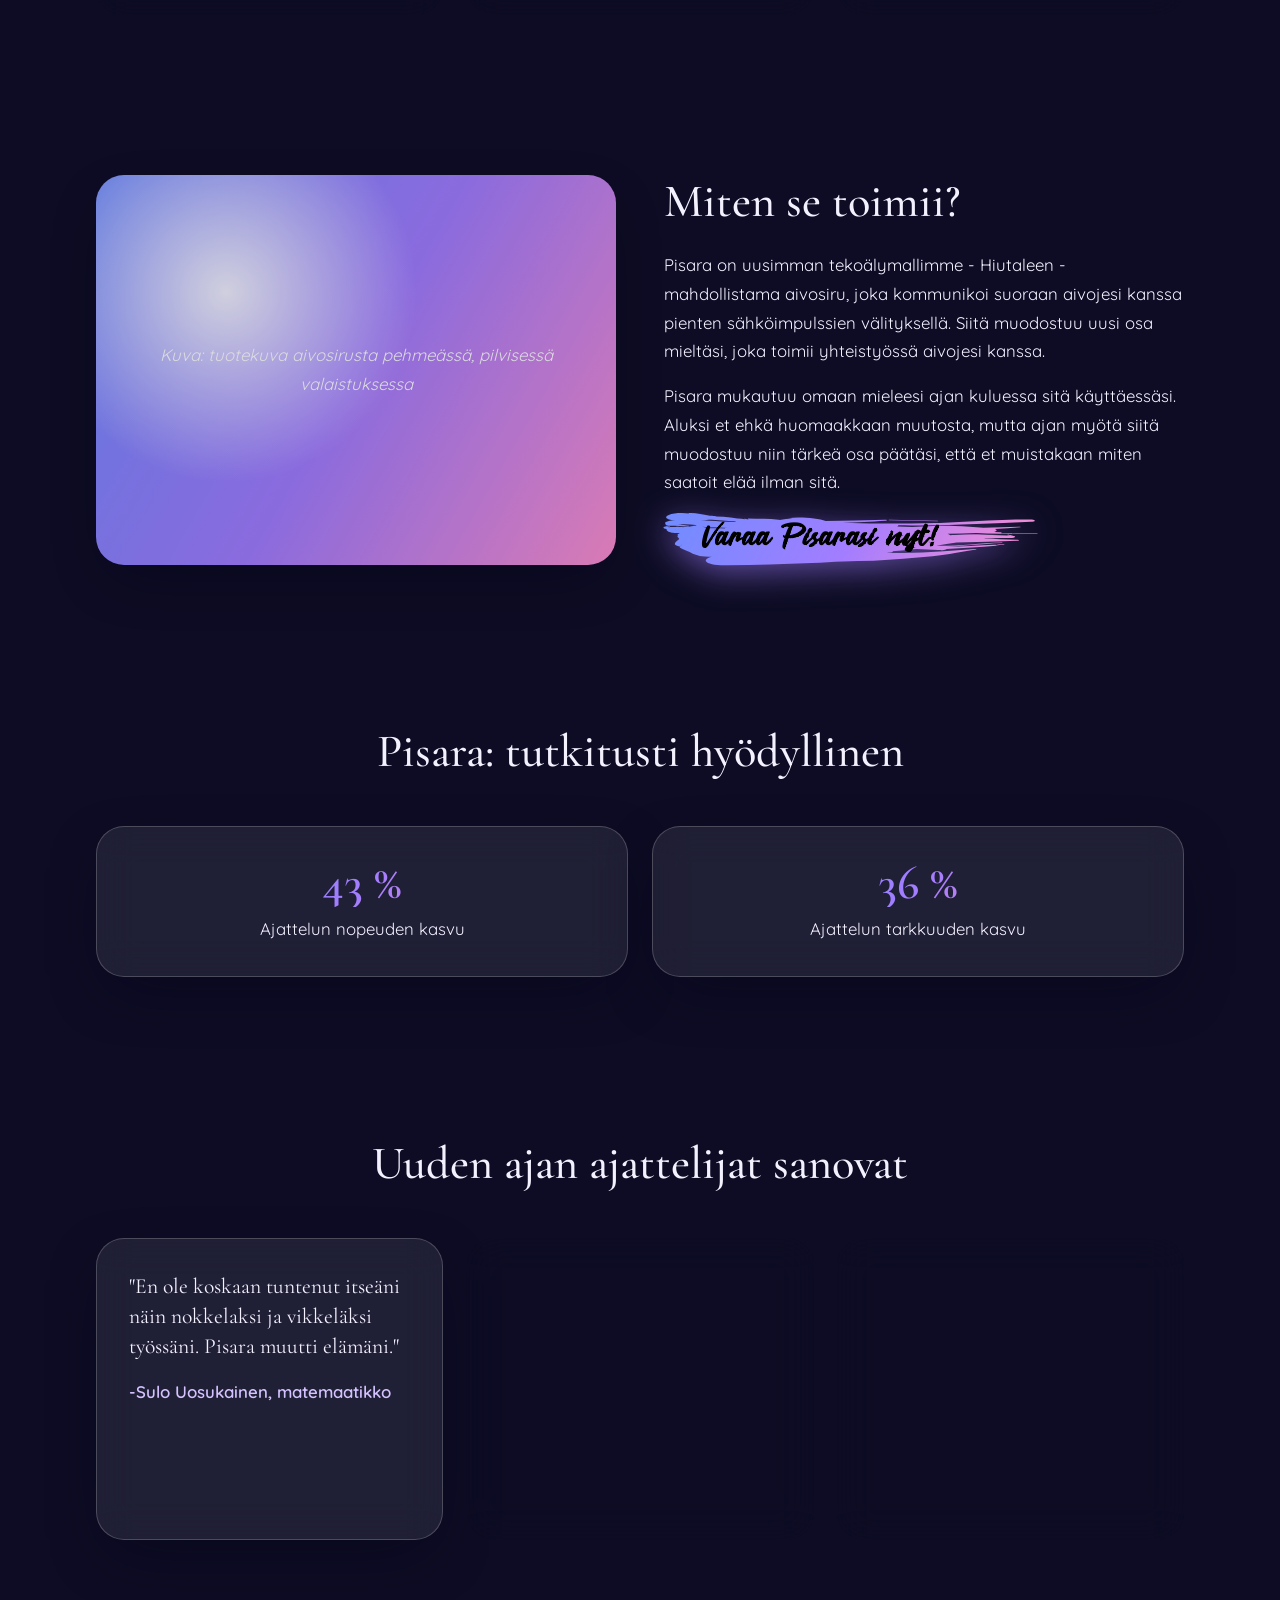
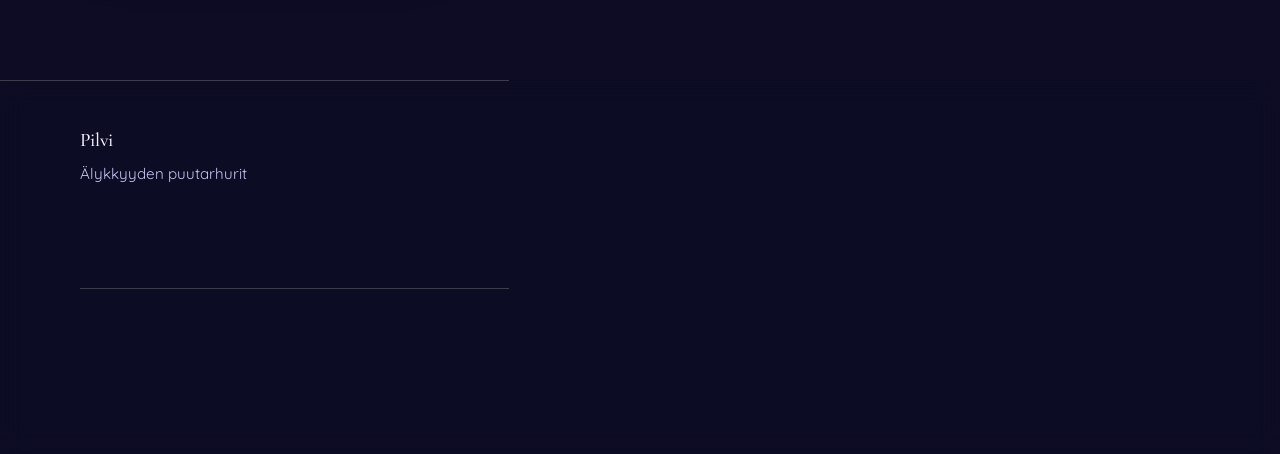
==== commit 1ed96565: "Muutoksia tekstiin pisaran konseptin selkiyttämiseksi, johtoryhmäosion poisto." ====
--- a/index.html
+++ b/index.html
@@ -51,7 +51,8 @@
     <section class="hero">
       <div>
         <h1 class="liukuteksti ph">Pisara: järkesi palvelija, joka vie ajattelusi seuraavalle tasolle</h1>
-        <p class="johdanto ph">Avaa täysi potentiaalisi Pisaralla. Aivojesi laajennuksella, joka tehostaa ajatteluasi ja luovuuttasi.</p>
+        <p class="johdanto ph">Avaa täysi potentiaalisi Pisaralla, aivojesi laajennuksella, joka tehostaa ajatteluasi ja luovuuttasi.</p>
+        <p class="johdanto ph">Pisara on tekoälyn avulla toimiva aivosiru, joka kytkeytyy kiinni suoraan aivoihisi. Se tehostaa ja tukee aivotoimintaasi, tehden ajatuksistasi selkeämpiä ja tarkempia.</p>
         <div class="hero__napit">
           <a class="nappi nappi--paa ph" href="tuote.html">Varaa Pisarasi nyt!</a>
         </div>
@@ -93,7 +94,7 @@
         <div class="kuvapaikka ph">Kuva: tuotekuva aivosirusta pehmeässä, pilvisessä valaistuksessa</div>
         <div>
           <h2 class="ph">Miten se toimii?</h2>
-          <p class="ph">Pisara on uusimman tekoälymallimme - Hiutaleen - mahdollistama aivosiru, joka kommunikoi suoraan aivojesi kanssa pienten sähköimpulssien välityksellä. Siitä muodostuu ikään kuin uusi osa mieltäsi, joka toimii yhteistyössä aivojesi kanssa.</p>
+          <p class="ph">Pisara on uusimman tekoälymallimme - Hiutaleen - mahdollistama aivosiru, joka kommunikoi suoraan aivojesi kanssa pienten sähköimpulssien välityksellä. Siitä muodostuu uusi osa mieltäsi, joka toimii yhteistyössä aivojesi kanssa.</p>
           <p class="ph">Pisara mukautuu omaan mieleesi ajan kuluessa sitä käyttäessäsi. Aluksi et ehkä huomaakkaan muutosta, mutta ajan myötä siitä muodostuu niin tärkeä osa päätäsi, että et muistakaan miten saatoit elää ilman sitä.</p>
           <a class="nappi nappi--paa ph" href="tuote.html">Varaa Pisarasi nyt!</a>
         </div>
@@ -112,7 +113,7 @@
         </div>
         <div class="kortti">
           <div class="luku__arvo liukuteksti ph">36 %</div>
-          <p class="ph">Ajattelun tarkkuuden nousu</p>
+          <p class="ph">Ajattelun tarkkuuden kasvu</p>
         </div>
       </div>
     </section>
@@ -128,7 +129,7 @@
           <figcaption class="henkilo__rooli ph"> -Sulo Uosukainen, matemaatikko</figcaption>
         </figure>
         <figure class="kortti">
-          <blockquote class="ph">"Alettuani käyttämään Pisaraa luovuuteni on noussut seitsemänteen taivaaseen."</blockquote>
+          <blockquote class="ph">"Alettuani käyttämään Pisaraa luovuuteni on noussut kuin seitsemänteen taivaaseen."</blockquote>
           <figcaption class="henkilo__rooli ph"> -Julia Elomaa, kuvittaja ja graafinen suunnittelija</figcaption>
         </figure>
         <figure class="kortti">
--- a/style.css
+++ b/style.css
@@ -504,6 +504,37 @@
     url("kuvat/hehkuvat-aivot-kammenen-ylla_tsd-studio-pieni.jpg");
 }
 
+/* Meistä-sivu, arvo 1: professori liitutaululla.
+   Vaakakuvaa suurennetaan, jotta se täyttää kortin yläosan. */
+.kortti--tieto::before {
+  width: 165%;
+  aspect-ratio: 900 / 506;
+  transform: translate(-50%, 0);
+  background-image:
+    linear-gradient(to bottom, rgba(21, 19, 47, 0) 55%, #15132f 95%),
+    url("kuvat/professori-kirjoittaa-kaavoja-liitutaululle_vitaly-gariev-pieni.jpg");
+}
+
+/* Meistä-sivu, arvo 2: mies futuristisissa laseissa */
+.kortti--tulevaisuus::before {
+  aspect-ratio: 900 / 1350;
+  transform: translate(-50%, -14%);
+  background-image:
+    linear-gradient(to bottom, rgba(21, 19, 47, 0) 50%, #15132f 80%),
+    url("kuvat/mies-futuristisissa-laseissa-neonvalossa_ameer-basheer-pieni.jpg");
+}
+
+/* Meistä-sivu, arvo 3: kädet pitävät toisistaan kiinni.
+   Vaakakuvaa suurennetaan, jotta se täyttää kortin yläosan. */
+.kortti--valittaminen::before {
+  width: 140%;
+  aspect-ratio: 900 / 600;
+  transform: translate(-50%, 0);
+  background-image:
+    linear-gradient(to bottom, rgba(21, 19, 47, 0) 55%, #15132f 95%),
+    url("kuvat/kadet-pitavat-toisistaan-kiinni_national-cancer-institute-pieni.jpg");
+}
+
 /* ---------- Kaksipalstainen osio ---------- */
 .kaksi {
   display: grid;
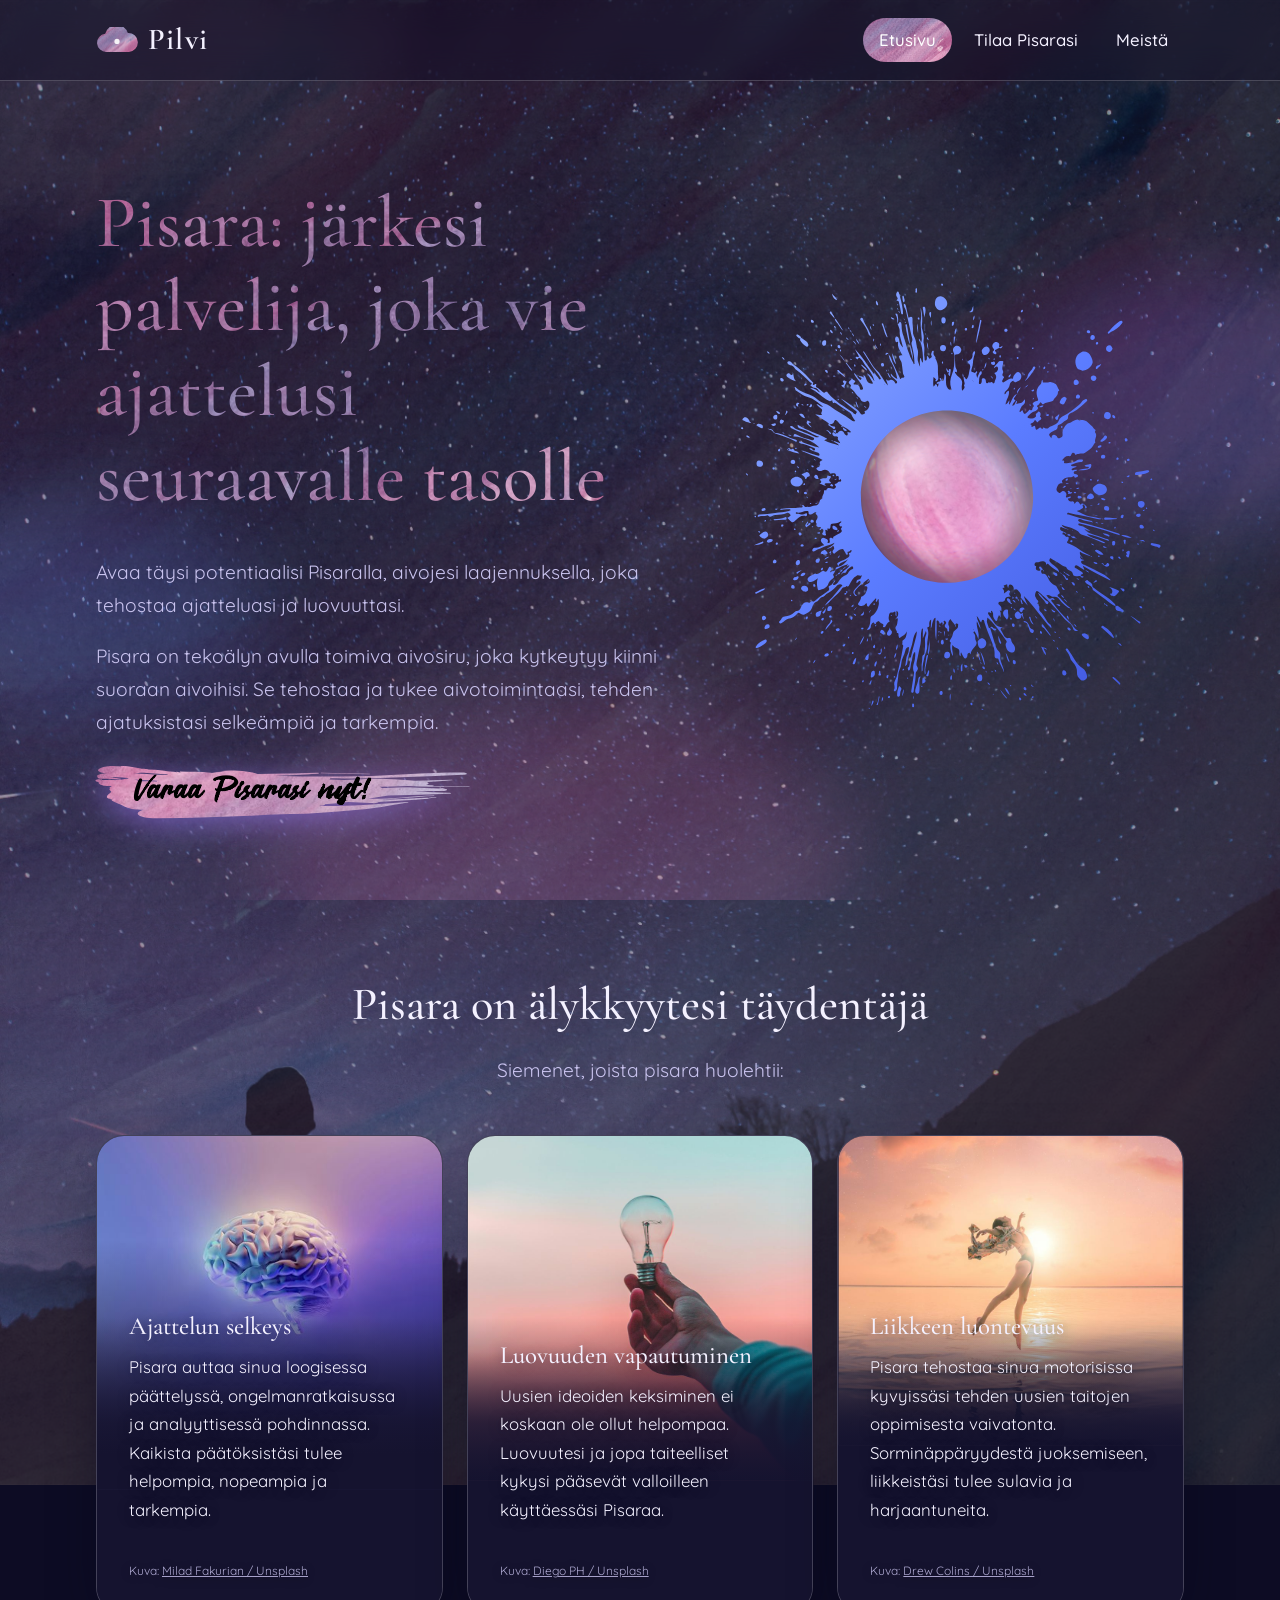
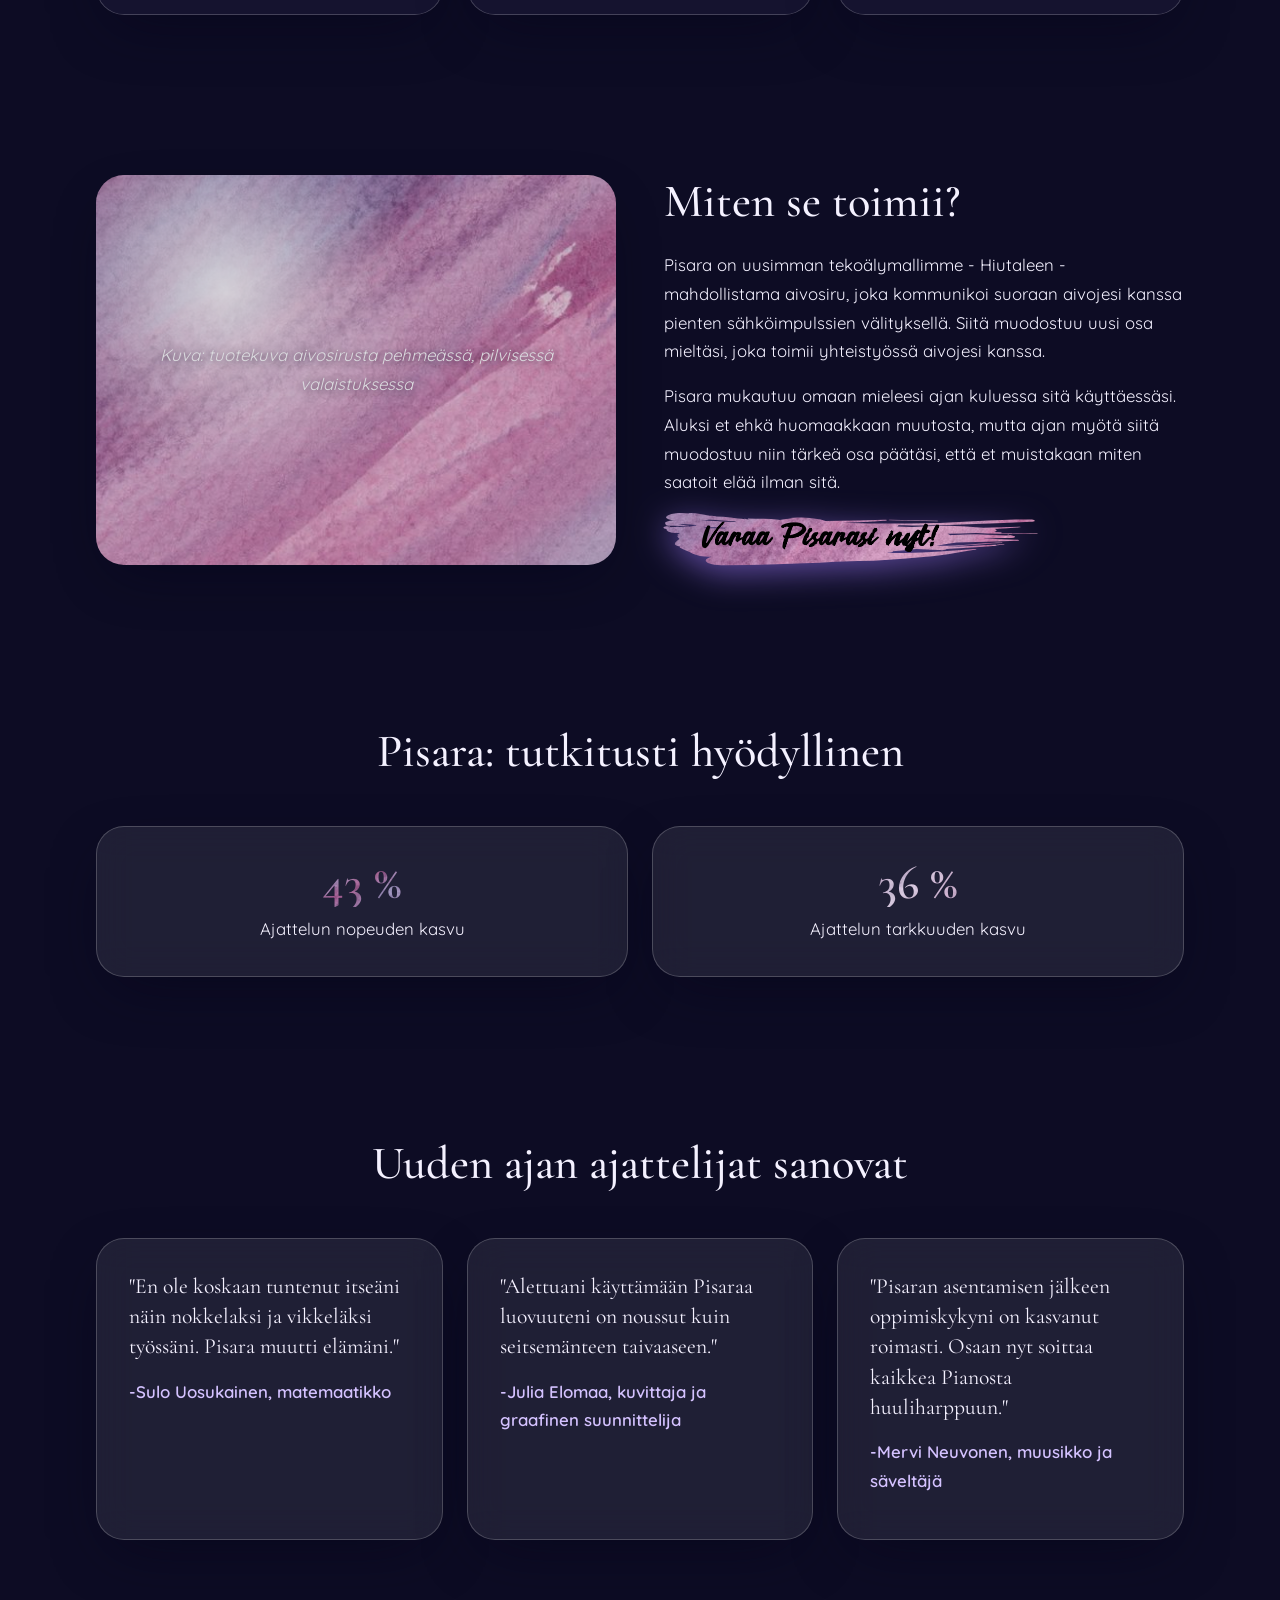
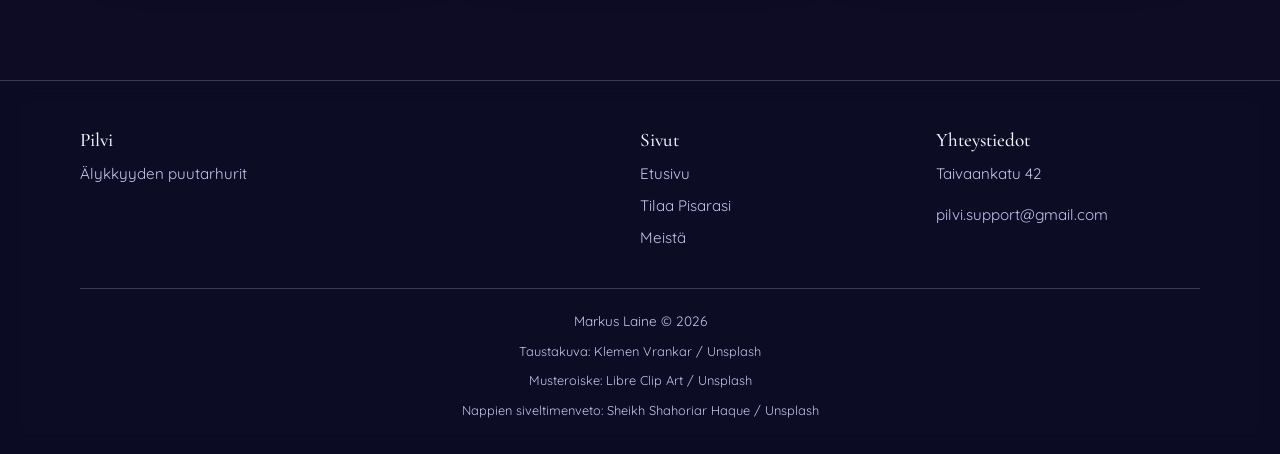
==== commit d3c3a5d5: "Myrsky-akvarelli liukuvärien tilalle ja kalansilmäpisarat Sininen/pinkki liukuväri korvattu satunnai" ====
--- a/index.html
+++ b/index.html
@@ -25,11 +25,10 @@
       <a class="logo" href="index.html">
         <svg viewBox="0 0 64 40" aria-hidden="true">
           <defs>
-            <linearGradient id="logoLiuku" x1="0" y1="0" x2="1" y2="1">
-              <stop offset="0" stop-color="#6f8dff"/>
-              <stop offset="0.5" stop-color="#a27dff"/>
-              <stop offset="1" stop-color="#ff8fcf"/>
-            </linearGradient>
+            <!-- Logon täyte on pala akvarellia; script.js arpoo kohdan -->
+            <pattern id="logoLiuku" patternUnits="userSpaceOnUse" width="64" height="40">
+              <image class="logo__kuva" href="kuvat/myrsky-1600.jpg" x="-68" y="-75" width="200" height="191" preserveAspectRatio="none"/>
+            </pattern>
           </defs>
           <path fill="url(#logoLiuku)" d="M16 38a14 14 0 0 1-2-27.9A18 18 0 0 1 48.5 9 12 12 0 0 1 50 38Z"/>
           <circle cx="32" cy="22" r="4" fill="#fff" opacity="0.9"/>
--- a/style.css
+++ b/style.css
@@ -21,8 +21,12 @@
 
   color-scheme: dark;
 
-  --liuku: linear-gradient(120deg, var(--sininen), var(--violetti) 50%, var(--pinkki));
-  --liuku-pehmea: linear-gradient(160deg, var(--taivas-1), var(--taivas-2) 50%, var(--taivas-3));
+  /* Liukuvärien tilalla käytetään satunnaista kohtaa akvarellista
+     (Myrsky). script.js arpoo jokaiselle kohteelle oman kohdan
+     muuttujiin --myrsky-x ja --myrsky-y. Taustan lyhenne kirjoitetaan
+     jokaiseen sääntöön erikseen, koska :rootissa määritelty muuttuja
+     lukitsisi kohdan kaikille elementeille samaksi. */
+  --myrsky-kuva: url("kuvat/myrsky-1600.jpg");
 
   --pyoristys: 28px;
   --leveys: 1120px;
@@ -60,9 +64,9 @@
 
 img { max-width: 100%; display: block; }
 
-/* Liukuvärinen teksti */
+/* Akvarellivärinen teksti */
 .liukuteksti {
-  background: var(--liuku);
+  background: var(--myrsky-kuva) var(--myrsky-x, 50%) var(--myrsky-y, 50%) / var(--myrsky-koko, 300%) no-repeat;
   -webkit-background-clip: text;
   background-clip: text;
   color: transparent;
@@ -94,15 +98,23 @@
   background-position: 50% 100%;
 }
 
-/* Sävytys kuvan päällä: pitää värit sinisessä, violetissa ja pinkissä
-   ja tekstin luettavana */
+/* Sävytys kuvan päällä: läpikuultava kerros akvarellia pitää värit
+   sinisessä, violetissa ja pinkissä, ja tumma kerros pitää tekstin
+   luettavana */
+.tausta::before,
 .tausta::after {
   content: "";
   position: absolute;
   inset: 0;
-  background:
-    linear-gradient(160deg, rgba(111, 141, 255, 0.28), rgba(162, 125, 255, 0.2) 50%, rgba(255, 143, 207, 0.28)),
-    rgba(13, 12, 36, 0.35);
+}
+
+.tausta::before {
+  background: var(--myrsky-kuva) var(--myrsky-x, 50%) var(--myrsky-y, 50%) / cover no-repeat;
+  opacity: 0.3;
+}
+
+.tausta::after {
+  background: rgba(13, 12, 36, 0.35);
 }
 
 /* ---------- Taustan leijuvat pilvet ---------- */
@@ -191,7 +203,7 @@
 .nav a:hover { background: rgba(255, 255, 255, 0.12); }
 
 .nav a[aria-current="page"] {
-  background: var(--liuku);
+  background: var(--myrsky-kuva) var(--myrsky-x, 50%) var(--myrsky-y, 50%) / var(--myrsky-koko, 300%) no-repeat;
   color: #fff;
 }
 
@@ -275,7 +287,7 @@
    mallikohtaiset versiot vaihtavat vain muuttujien arvot. */
 .pallo,
 .tuote__siru {
-  --pallo-varit: #6f8dff, #a27dff, #ff8fcf, #8fd3ff, #a27dff, #6f8dff;
+  --pallo-suodin: saturate(1.15);
   --pallo-heijastus: rgba(255, 143, 207, 0.55);
   --pallo-hehku-1: 162, 125, 255;
   --pallo-hehku-2: 255, 143, 207;
@@ -294,15 +306,29 @@
   transform: translate(-50%, -50%);
 }
 
-/* Pyörivä, sumea liukuväri pallon sisällä */
+/* Pallon sisällä pyörivä pala akvarellia. Tämä on varakeino: kun
+   WebGL toimii, script.js piirtää pallon päälle canvasin, jossa kuva
+   näkyy kalansilmälinssin läpi ja liukuu hitaasti paikasta toiseen,
+   ja tämä kerros piilotetaan. */
 .pallo::before,
 .tuote__siru::before {
   content: "";
   position: absolute;
   inset: -40%;
-  background: conic-gradient(from 0deg, var(--pallo-varit));
-  filter: blur(18px);
-  animation: pyori 9s linear infinite;
+  background: var(--myrsky-kuva) var(--myrsky-x, 50%) var(--myrsky-y, 50%) / 450% no-repeat;
+  filter: var(--pallo-suodin);
+  animation: pyori 30s linear infinite;
+}
+
+.linssi-paalla::before { display: none; }
+
+/* Kalansilmälinssi (script.js) */
+.pisara-linssi {
+  position: absolute;
+  inset: 0;
+  width: 100%;
+  height: 100%;
+  border-radius: 50%;
 }
 
 /* Valoheijastus ja vastakkaiseen suuntaan kiertävä hehku */
@@ -377,7 +403,7 @@
   filter: drop-shadow(0 8px 16px rgba(162, 125, 255, 0.55));
 }
 
-.nappi--paa::before { background: var(--liuku); }
+.nappi--paa::before { background: var(--myrsky-kuva) var(--myrsky-x, 50%) var(--myrsky-y, 50%) / var(--myrsky-koko, 300%) no-repeat; }
 
 /* Toissijainen veto on vaalea, jotta musta teksti erottuu */
 .nappi--toissijainen::before { background: #e6ddff; }
@@ -548,7 +574,7 @@
   border-radius: var(--pyoristys);
   background:
     radial-gradient(circle at 25% 30%, rgba(255, 255, 255, 0.9), transparent 40%),
-    var(--liuku);
+    var(--myrsky-kuva) var(--myrsky-x, 50%) var(--myrsky-y, 50%) / var(--myrsky-koko, 300%) no-repeat;
   opacity: 0.85;
   display: grid;
   place-items: center;
@@ -556,6 +582,7 @@
   text-align: center;
   color: #fff;
   font-style: italic;
+  text-shadow: 0 1px 8px rgba(13, 12, 36, 0.7);
   box-shadow: var(--varjo);
 }
 
@@ -583,7 +610,7 @@
   color: #fff;
   background:
     radial-gradient(ellipse at 20% 0%, rgba(255, 255, 255, 0.35), transparent 50%),
-    var(--liuku);
+    var(--myrsky-kuva) var(--myrsky-x, 50%) var(--myrsky-y, 50%) / var(--myrsky-koko, 300%) no-repeat;
   box-shadow: 0 30px 80px -30px rgba(162, 125, 255, 0.9);
 }
 
@@ -601,7 +628,7 @@
   border: 2px solid transparent;
   background:
     linear-gradient(rgba(30, 26, 72, 0.85), rgba(30, 26, 72, 0.85)) padding-box,
-    var(--liuku) border-box;
+    var(--myrsky-kuva) var(--myrsky-x, 50%) var(--myrsky-y, 50%) / var(--myrsky-koko, 300%) no-repeat border-box;
 }
 
 .tuote__merkki {
@@ -611,8 +638,9 @@
   transform: translateX(-50%);
   padding: 4px 16px;
   border-radius: 999px;
-  background: var(--liuku);
+  background: var(--myrsky-kuva) var(--myrsky-x, 50%) var(--myrsky-y, 50%) / var(--myrsky-koko, 300%) no-repeat;
   color: #fff;
+  text-shadow: 0 1px 6px rgba(13, 12, 36, 0.55);
   font-size: 0.8rem;
   font-weight: 600;
   white-space: nowrap;
@@ -629,7 +657,7 @@
 
 /* Pisara Pro: tummansinisempi */
 .tuote__siru--pro {
-  --pallo-varit: #1b2f8f, #3b5bdb, #22237a, #4f8dff, #2a3fbf, #1b2f8f;
+  --pallo-suodin: brightness(0.6) saturate(1.5) hue-rotate(-70deg);
   --pallo-heijastus: rgba(79, 141, 255, 0.5);
   --pallo-hehku-1: 59, 91, 219;
   --pallo-hehku-2: 40, 60, 180;
@@ -637,7 +665,7 @@
 
 /* Pisara Pro Ultra Super Max: pinkimpi ja violetimpi */
 .tuote__siru--max {
-  --pallo-varit: #b84dff, #ff5fc8, #8a3dff, #ff9ad9, #c35cff, #b84dff;
+  --pallo-suodin: saturate(1.6) hue-rotate(12deg);
   --pallo-heijastus: rgba(255, 95, 200, 0.65);
   --pallo-hehku-1: 184, 77, 255;
   --pallo-hehku-2: 255, 95, 200;
@@ -762,7 +790,7 @@
   top: 6px;
   bottom: 6px;
   width: 2px;
-  background: var(--liuku);
+  background: var(--myrsky-kuva) var(--myrsky-x, 50%) var(--myrsky-y, 50%) / auto 300% no-repeat;
   border-radius: 2px;
 }
 
@@ -799,7 +827,7 @@
   margin: 0 auto 20px;
   border-radius: 50%;
   padding: 4px;
-  background: var(--liuku);
+  background: var(--myrsky-kuva) var(--myrsky-x, 50%) var(--myrsky-y, 50%) / var(--myrsky-koko, 300%) no-repeat;
 }
 
 .henkilo__kuva span {
@@ -882,6 +910,71 @@
   height: 80px;
 }
 
+/* ---------- Satunnaiset glitch-efektit ----------
+   script.js lisää luokan satunnaiseen näkyvään kohteeseen hetkeksi.
+   Liike tehdään translate-ominaisuudella (ei transform), jotta se ei
+   kumoa elementtien omia transform-arvoja tai animaatioita. */
+
+/* Otsikot ja logo: pieni nykäisy ja punainen/syaani värisiirtymä */
+.glitch-teksti {
+  animation: glitch-teksti 0.32s steps(1, end);
+}
+
+@keyframes glitch-teksti {
+  0%   { translate: 0 0; filter: none; }
+  15%  { translate: -2px 0; filter: drop-shadow(2px 0 rgba(255, 60, 140, 0.7)) drop-shadow(-2px 0 rgba(80, 220, 255, 0.7)); }
+  35%  { translate: 2px 1px; filter: drop-shadow(-2px 0 rgba(255, 60, 140, 0.6)) drop-shadow(2px 0 rgba(80, 220, 255, 0.6)); opacity: 0.85; }
+  55%  { translate: 0 0; filter: none; opacity: 1; }
+  70%  { translate: 1px 0; filter: drop-shadow(1px 0 rgba(255, 60, 140, 0.5)) drop-shadow(-1px 0 rgba(80, 220, 255, 0.5)); }
+  100% { translate: 0 0; filter: none; }
+}
+
+/* Korttien kuvat: kuva nytkähtää ja värit vääristyvät hetken */
+.glitch-kuva::before {
+  animation: glitch-kuva 0.28s steps(1, end);
+}
+
+@keyframes glitch-kuva {
+  0%   { translate: 0 0; filter: none; }
+  20%  { translate: 4px 0; filter: hue-rotate(35deg) saturate(1.5); }
+  45%  { translate: -3px 0; filter: hue-rotate(-25deg) brightness(1.15); }
+  70%  { translate: 1px 0; filter: none; }
+  100% { translate: 0 0; filter: none; }
+}
+
+/* Herokuvan roiske: lyhyt välähdys ja värisiirtymä */
+.glitch-roiske {
+  animation: glitch-roiske 0.3s steps(1, end);
+}
+
+@keyframes glitch-roiske {
+  0%   { translate: 0 0; filter: none; }
+  25%  { translate: 3px -1px; filter: hue-rotate(40deg) drop-shadow(-3px 0 rgba(255, 60, 140, 0.6)); }
+  50%  { translate: -2px 0; filter: none; opacity: 0.8; }
+  75%  { translate: 1px 0; filter: hue-rotate(-20deg); opacity: 1; }
+  100% { translate: 0 0; filter: none; }
+}
+
+/* Ohut vaakaviiva, joka välähtää satunnaisessa kohdassa ruutua */
+.glitch-viiva {
+  position: fixed;
+  left: 0;
+  right: 0;
+  z-index: 50;
+  pointer-events: none;
+  background: var(--myrsky-kuva) var(--myrsky-x, 50%) var(--myrsky-y, 50%) / 100% auto no-repeat;
+  -webkit-mask-image: linear-gradient(90deg, transparent, #000 20%, #000 60%, transparent);
+  mask-image: linear-gradient(90deg, transparent, #000 20%, #000 60%, transparent);
+  mix-blend-mode: screen;
+  animation: glitch-viiva 0.18s steps(2, end) forwards;
+}
+
+@keyframes glitch-viiva {
+  0%   { opacity: 0.3; translate: 0 0; }
+  50%  { opacity: 0.18; translate: 0 6px; }
+  100% { opacity: 0; translate: 0 6px; }
+}
+
 /* ---------- Ilmestymisanimaatio ---------- */
 .ilmesty {
   opacity: 0;
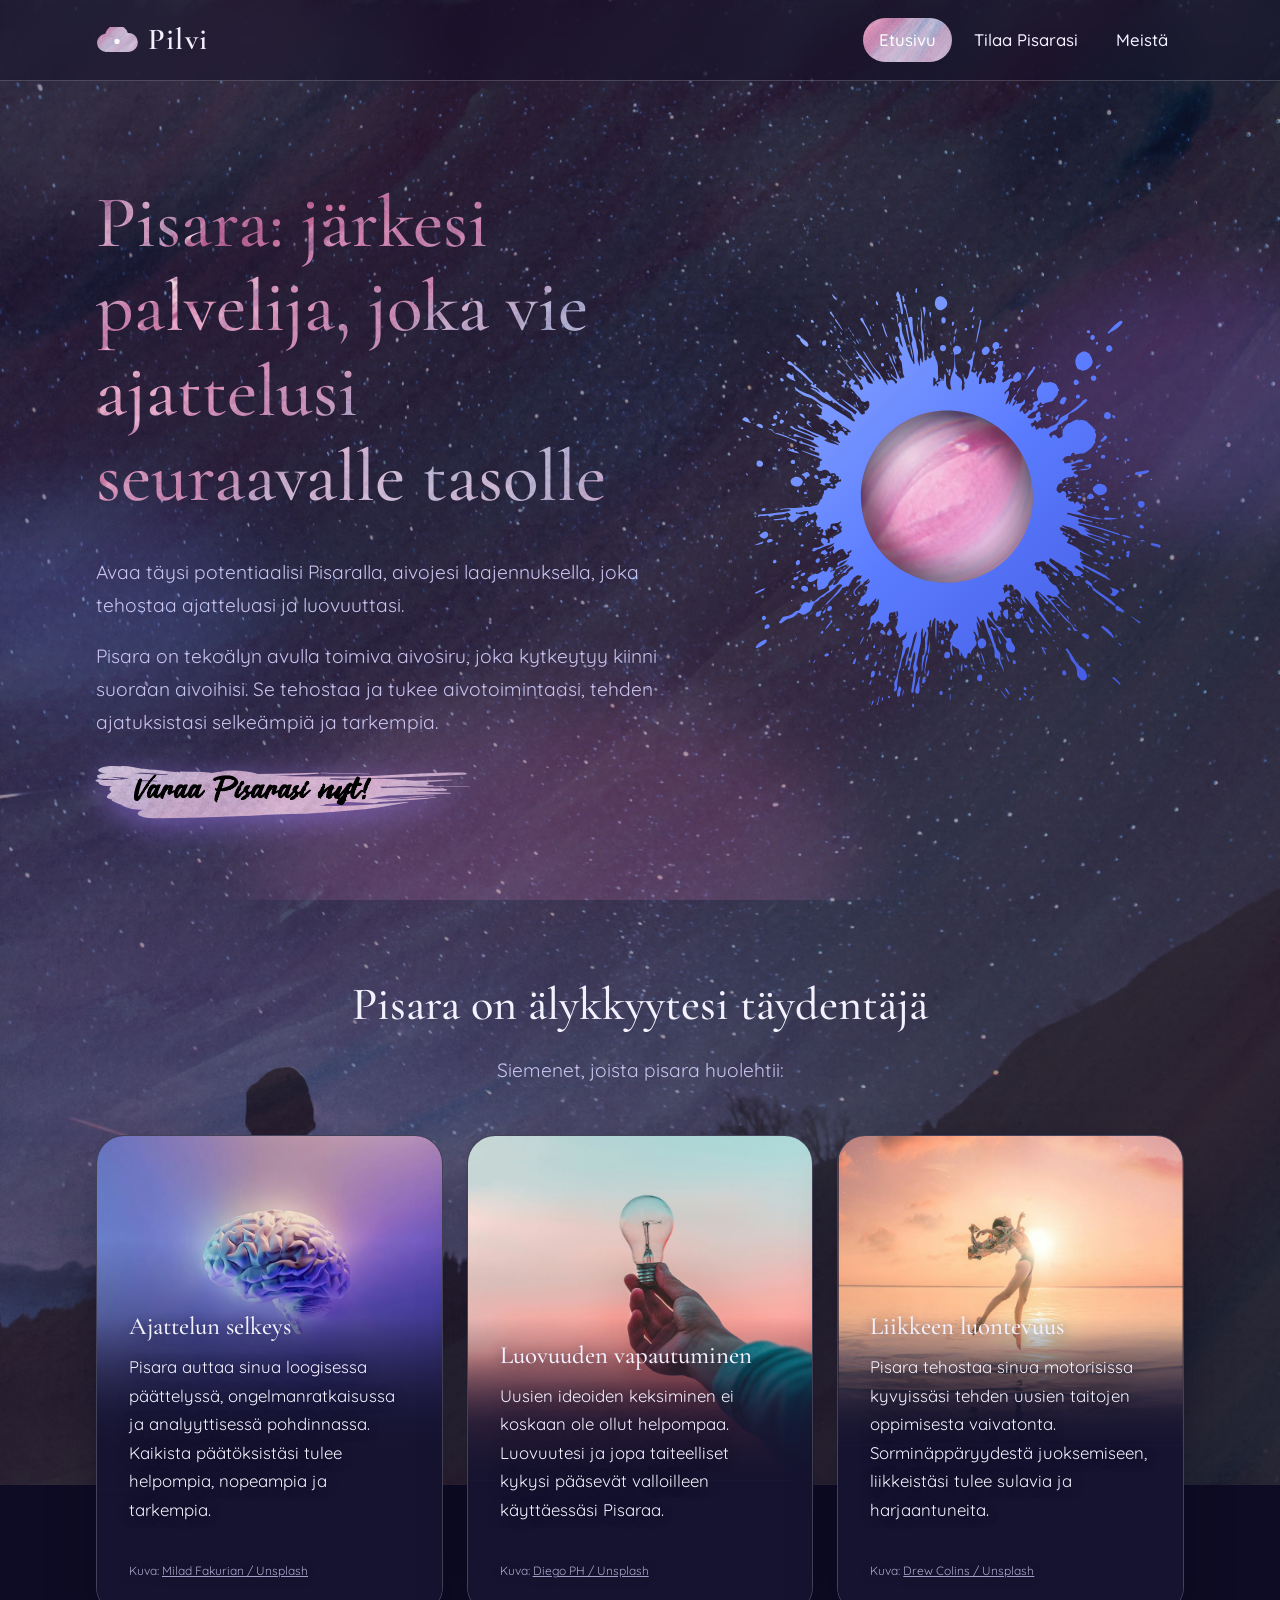
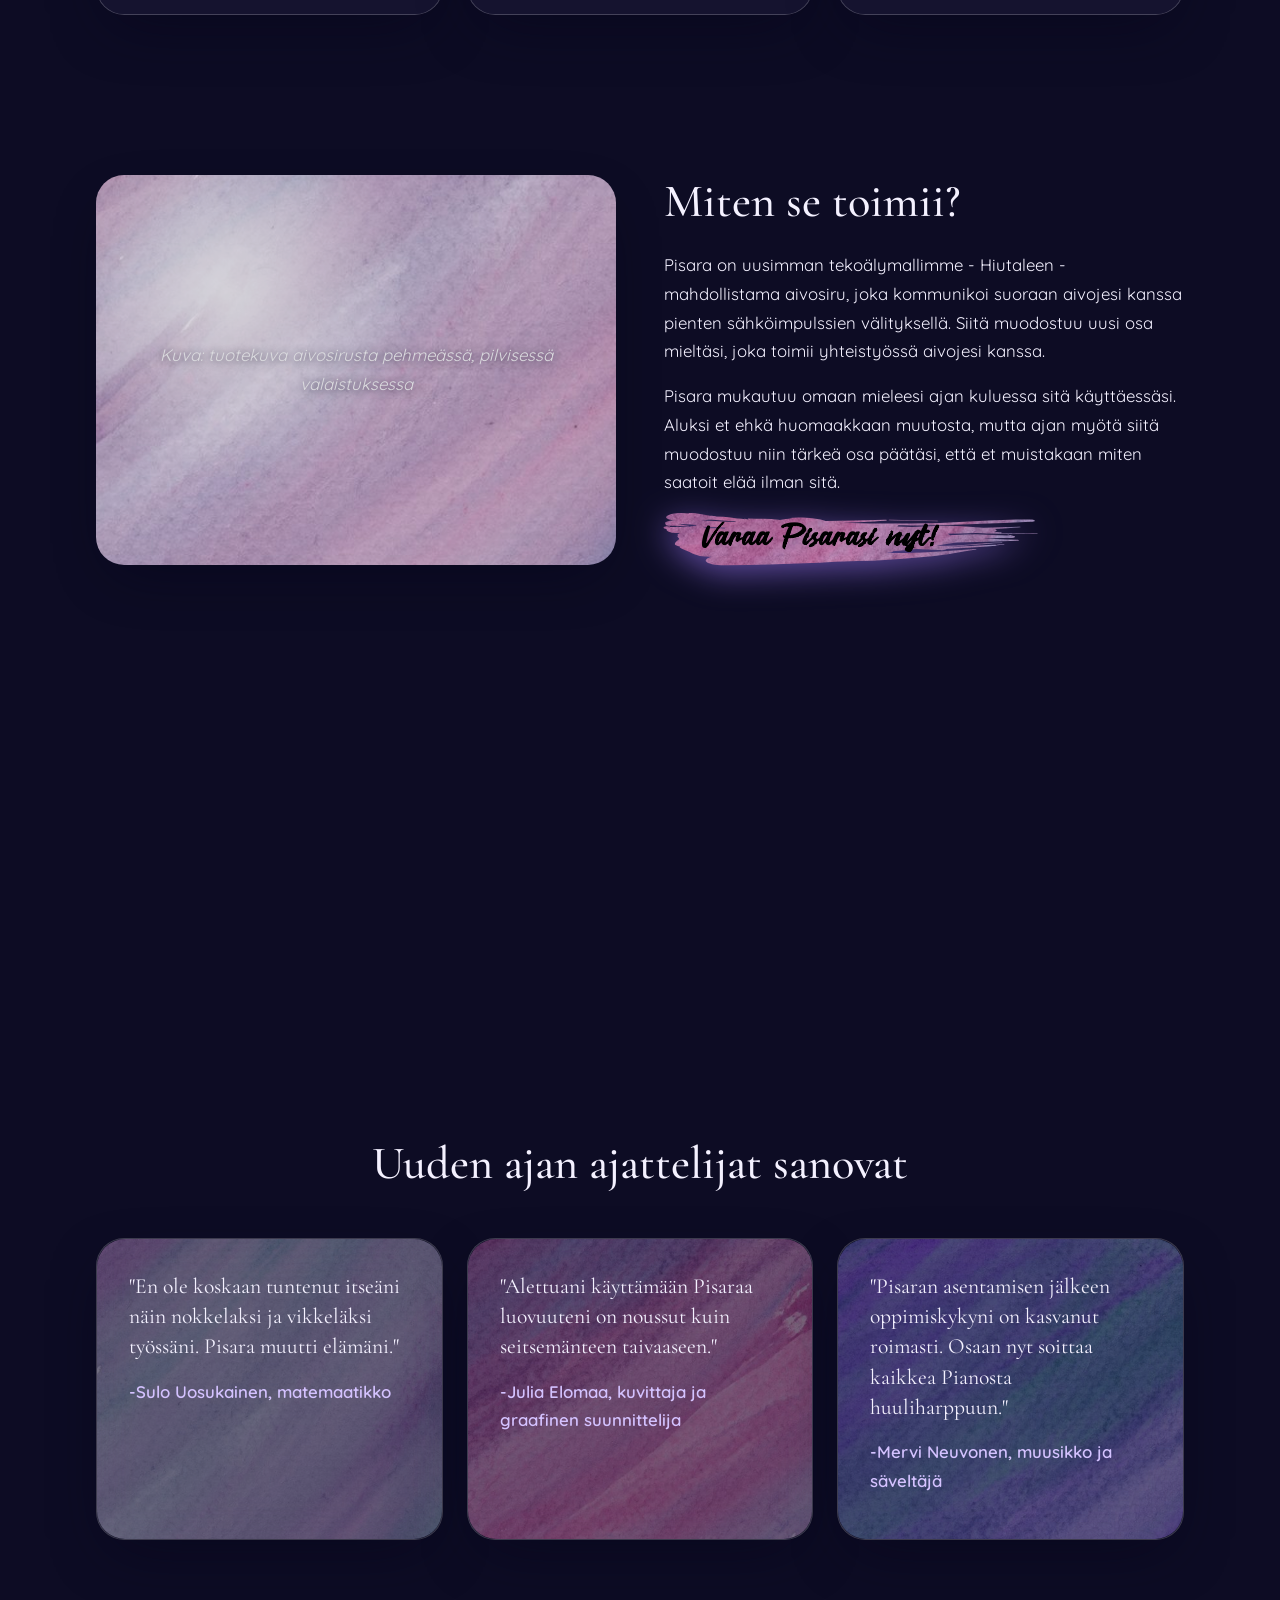
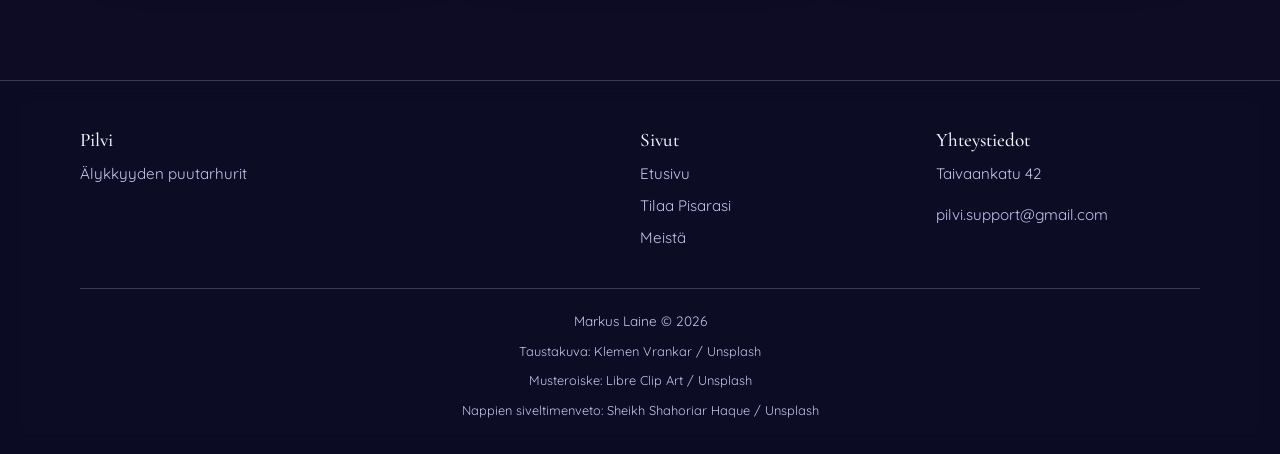
==== commit b62d5992: "Akvarellilasikortit ja ympyrää kiertävät kalansilmäpisarat - Pisarat eivät enää pyöri: akvarelli kie" ====
--- a/index.html
+++ b/index.html
@@ -106,11 +106,11 @@
         <h2 class="ph">Pisara: tutkitusti hyödyllinen</h2>
       </div>
       <div class="luvut">
-        <div class="kortti">
+        <div class="kortti kortti--myrsky">
           <div class="luku__arvo liukuteksti ph">43 %</div>
           <p class="ph">Ajattelun nopeuden kasvu</p>
         </div>
-        <div class="kortti">
+        <div class="kortti kortti--myrsky">
           <div class="luku__arvo liukuteksti ph">36 %</div>
           <p class="ph">Ajattelun tarkkuuden kasvu</p>
         </div>
@@ -123,15 +123,15 @@
         <h2 class="ph">Uuden ajan ajattelijat sanovat</h2>
       </div>
       <div class="kortit">
-        <figure class="kortti">
+        <figure class="kortti kortti--myrsky">
           <blockquote class="ph">"En ole koskaan tuntenut itseäni näin nokkelaksi ja vikkeläksi työssäni. Pisara muutti elämäni."</blockquote>
           <figcaption class="henkilo__rooli ph"> -Sulo Uosukainen, matemaatikko</figcaption>
         </figure>
-        <figure class="kortti">
+        <figure class="kortti kortti--myrsky">
           <blockquote class="ph">"Alettuani käyttämään Pisaraa luovuuteni on noussut kuin seitsemänteen taivaaseen."</blockquote>
           <figcaption class="henkilo__rooli ph"> -Julia Elomaa, kuvittaja ja graafinen suunnittelija</figcaption>
         </figure>
-        <figure class="kortti">
+        <figure class="kortti kortti--myrsky">
           <blockquote class="ph">"Pisaran asentamisen jälkeen oppimiskykyni on kasvanut roimasti. Osaan nyt soittaa kaikkea Pianosta huuliharppuun."</blockquote>
           <figcaption class="henkilo__rooli ph"> -Mervi Neuvonen, muusikko ja säveltäjä</figcaption>
         </figure>
--- a/style.css
+++ b/style.css
@@ -15,6 +15,13 @@
   --yo: #0d0c24;
   --teksti: #f4f1ff;
   --teksti-hento: #c9c3ee;
+
+  /* Mallikohtaiset sävyt akvarellille. Vastaavat pisaroiden WebGL-
+     sävytystä (script.js), ja niitä käytetään sekä pisaroiden CSS-
+     varakeinossa että tuotekorttien taustassa. */
+  --suodin-pisara: saturate(1.35) hue-rotate(6deg);
+  --suodin-pro: brightness(0.55) contrast(1.15) saturate(4) hue-rotate(-43deg);
+  --suodin-max: saturate(2.2) hue-rotate(-6deg);
   --lasi: rgba(255, 255, 255, 0.08);
   --lasi-reuna: rgba(255, 255, 255, 0.2);
   --varjo: 0 20px 60px -20px rgba(5, 4, 25, 0.7);
@@ -287,7 +294,7 @@
    mallikohtaiset versiot vaihtavat vain muuttujien arvot. */
 .pallo,
 .tuote__siru {
-  --pallo-suodin: saturate(1.15);
+  --pallo-suodin: var(--suodin-pisara);
   --pallo-heijastus: rgba(255, 143, 207, 0.55);
   --pallo-hehku-1: 162, 125, 255;
   --pallo-hehku-2: 255, 143, 207;
@@ -321,6 +328,47 @@
 }
 
 .linssi-paalla::before { display: none; }
+
+/* Pisarat eivät pyöri: heijastus pysyy paikallaan, ja akvarelli
+   kiertää pallon sisällä tasaista ympyrärataa. Tämä on varakeino
+   (WebGL-linssi tekee saman liikkeen kalansilmän läpi). Ympyrä syntyy
+   kahdesta edestakaisesta liikkeestä: vaaka- ja pystysuunta heiluvat
+   siniaallon tapaan, ja pystyliike on neljänneskierroksen jäljessä. */
+@property --kierto-x {
+  syntax: "<percentage>";
+  inherits: false;
+  initial-value: 50%;
+}
+
+@property --kierto-y {
+  syntax: "<percentage>";
+  inherits: false;
+  initial-value: 50%;
+}
+
+.pallo.pallo::before,
+.tuote__siru.tuote__siru::before {
+  --kierros: 30s;
+  inset: 0;
+  background-size: 300%;
+  background-position: var(--kierto-x) var(--kierto-y);
+  animation:
+    kierto-x calc(var(--kierros) / 2) cubic-bezier(0.37, 0, 0.63, 1) calc(var(--kierros) / -4) infinite alternate,
+    kierto-y calc(var(--kierros) / 2) cubic-bezier(0.37, 0, 0.63, 1) infinite alternate;
+}
+
+.pallo.pallo::after,
+.tuote__siru.tuote__siru::after { animation: none; }
+
+@keyframes kierto-x {
+  from { --kierto-x: 20%; }
+  to   { --kierto-x: 80%; }
+}
+
+@keyframes kierto-y {
+  from { --kierto-y: 20%; }
+  to   { --kierto-y: 80%; }
+}
 
 /* Kalansilmälinssi (script.js) */
 .pisara-linssi {
@@ -431,6 +479,39 @@
 .kortti p:last-child { margin-bottom: 0; }
 
 figure.kortti { margin: 0; }
+
+/* Akvarellilasi: lasikortit (.kortti--myrsky) ja UKK-kortit.
+   Akvarelli on omana läpikuultavana kerroksenaan (::before), jolloin
+   sivun tausta kuultaa sumeana läpi. script.js arpoo jokaiselle
+   kortille oman kohdan kuvasta, sävynsiirron (--myrsky-savy) ja
+   kylläisyyden (--myrsky-kyllaisyys). Akvarellin alla on tumma lasi, jotta valkoinen
+   teksti erottuu (kontrasti n. 6,5:1, heikoimmissakin kohdissa yli
+   5:1). */
+.kortti--myrsky,
+.ukk details {
+  position: relative;
+  isolation: isolate;
+  background: rgba(13, 12, 36, 0.55);
+  color: var(--teksti);
+}
+
+.kortti--myrsky::before,
+.ukk details::before {
+  content: "";
+  position: absolute;
+  inset: 0;
+  z-index: -1;
+  border-radius: inherit;
+  background: var(--myrsky-kuva) var(--myrsky-x, 50%) var(--myrsky-y, 50%) / var(--myrsky-koko, 300%) no-repeat;
+  opacity: 0.45;
+  filter: hue-rotate(var(--myrsky-savy, 0deg)) saturate(var(--myrsky-kyllaisyys, 1));
+  pointer-events: none;
+}
+
+/* Tuotekortit sävytetään oman mallinsa pisaran värisiksi */
+.tuote.kortti--myrsky::before { filter: var(--suodin-pisara); }
+.tuote--pro.kortti--myrsky::before { filter: var(--suodin-pro); }
+.tuote--max.kortti--myrsky::before { filter: var(--suodin-max); }
 .kortti blockquote {
   margin: 0 0 16px;
   font-family: "Cormorant Garamond", Georgia, serif;
@@ -624,12 +705,25 @@
   position: relative;
 }
 
-.tuote--suositeltu {
-  border: 2px solid transparent;
-  background:
-    linear-gradient(rgba(30, 26, 72, 0.85), rgba(30, 26, 72, 0.85)) padding-box,
-    var(--myrsky-kuva) var(--myrsky-x, 50%) var(--myrsky-y, 50%) / var(--myrsky-koko, 300%) no-repeat border-box;
-}
+/* Suositellun mallin reunus on täysin peittävää akvarellia: ::after
+   on kortin kokoinen kehä, jonka sisäosa leikataan maskilla pois. */
+.tuote--suositeltu { border-color: transparent; }
+
+.tuote--suositeltu::after {
+  content: "";
+  position: absolute;
+  inset: -1px;
+  z-index: -1;
+  padding: 2px;
+  border-radius: inherit;
+  background: var(--myrsky-kuva) var(--myrsky-x, 50%) var(--myrsky-y, 50%) / var(--myrsky-koko, 300%) no-repeat;
+  -webkit-mask: linear-gradient(#000 0 0) content-box, linear-gradient(#000 0 0);
+  -webkit-mask-composite: xor;
+  mask: linear-gradient(#000 0 0) content-box exclude, linear-gradient(#000 0 0);
+  pointer-events: none;
+}
+
+.tuote--pro.tuote--suositeltu::after { filter: var(--suodin-pro); }
 
 .tuote__merkki {
   position: absolute;
@@ -657,7 +751,7 @@
 
 /* Pisara Pro: tummansinisempi */
 .tuote__siru--pro {
-  --pallo-suodin: brightness(0.6) saturate(1.5) hue-rotate(-70deg);
+  --pallo-suodin: var(--suodin-pro);
   --pallo-heijastus: rgba(79, 141, 255, 0.5);
   --pallo-hehku-1: 59, 91, 219;
   --pallo-hehku-2: 40, 60, 180;
@@ -665,7 +759,7 @@
 
 /* Pisara Pro Ultra Super Max: pinkimpi ja violetimpi */
 .tuote__siru--max {
-  --pallo-suodin: saturate(1.6) hue-rotate(12deg);
+  --pallo-suodin: var(--suodin-max);
   --pallo-heijastus: rgba(255, 95, 200, 0.65);
   --pallo-hehku-1: 184, 77, 255;
   --pallo-hehku-2: 255, 95, 200;
@@ -732,6 +826,7 @@
 
 .kentta option { background: #1d1a45; color: var(--teksti); }
 
+
 .valinta {
   display: flex;
   gap: 10px;
@@ -759,7 +854,6 @@
 .ukk { max-width: 760px; margin: 0 auto; }
 
 .ukk details {
-  background: var(--lasi);
   border: 1px solid var(--lasi-reuna);
   border-radius: 20px;
   padding: 20px 24px;
